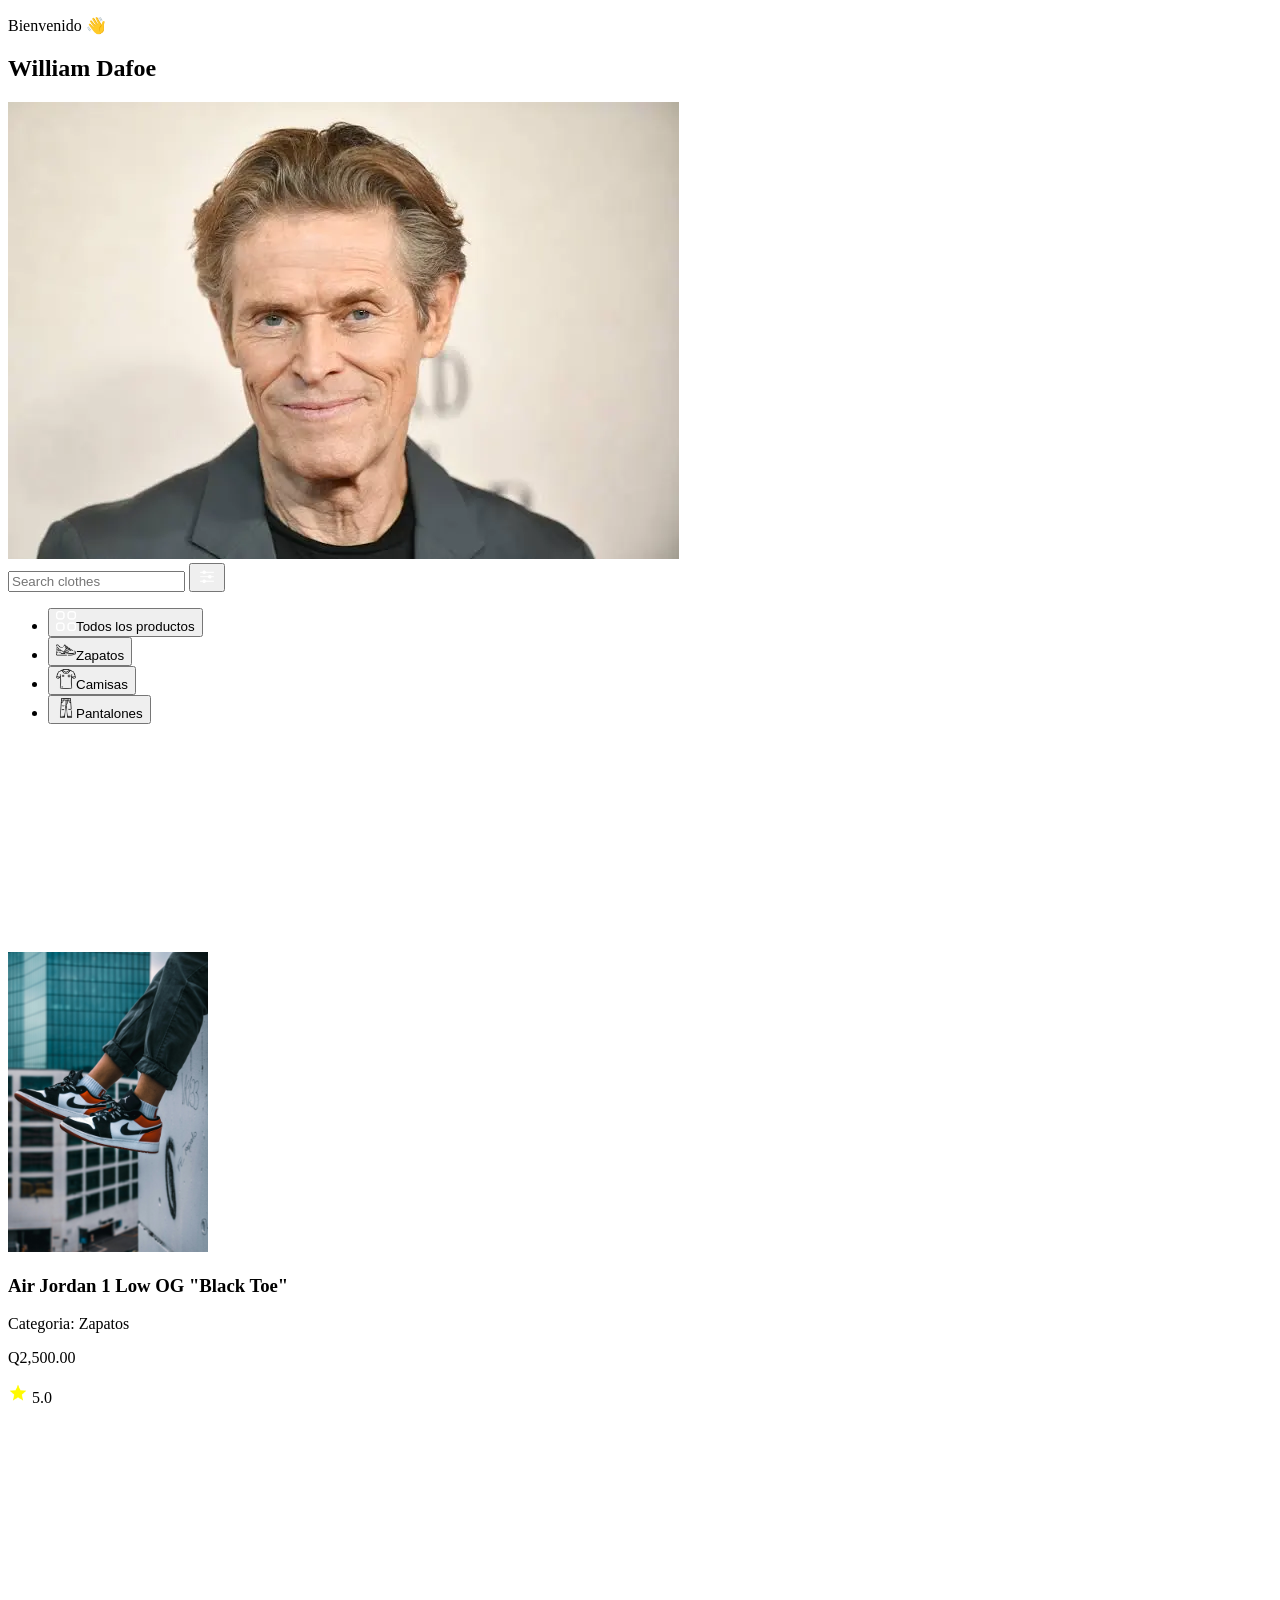
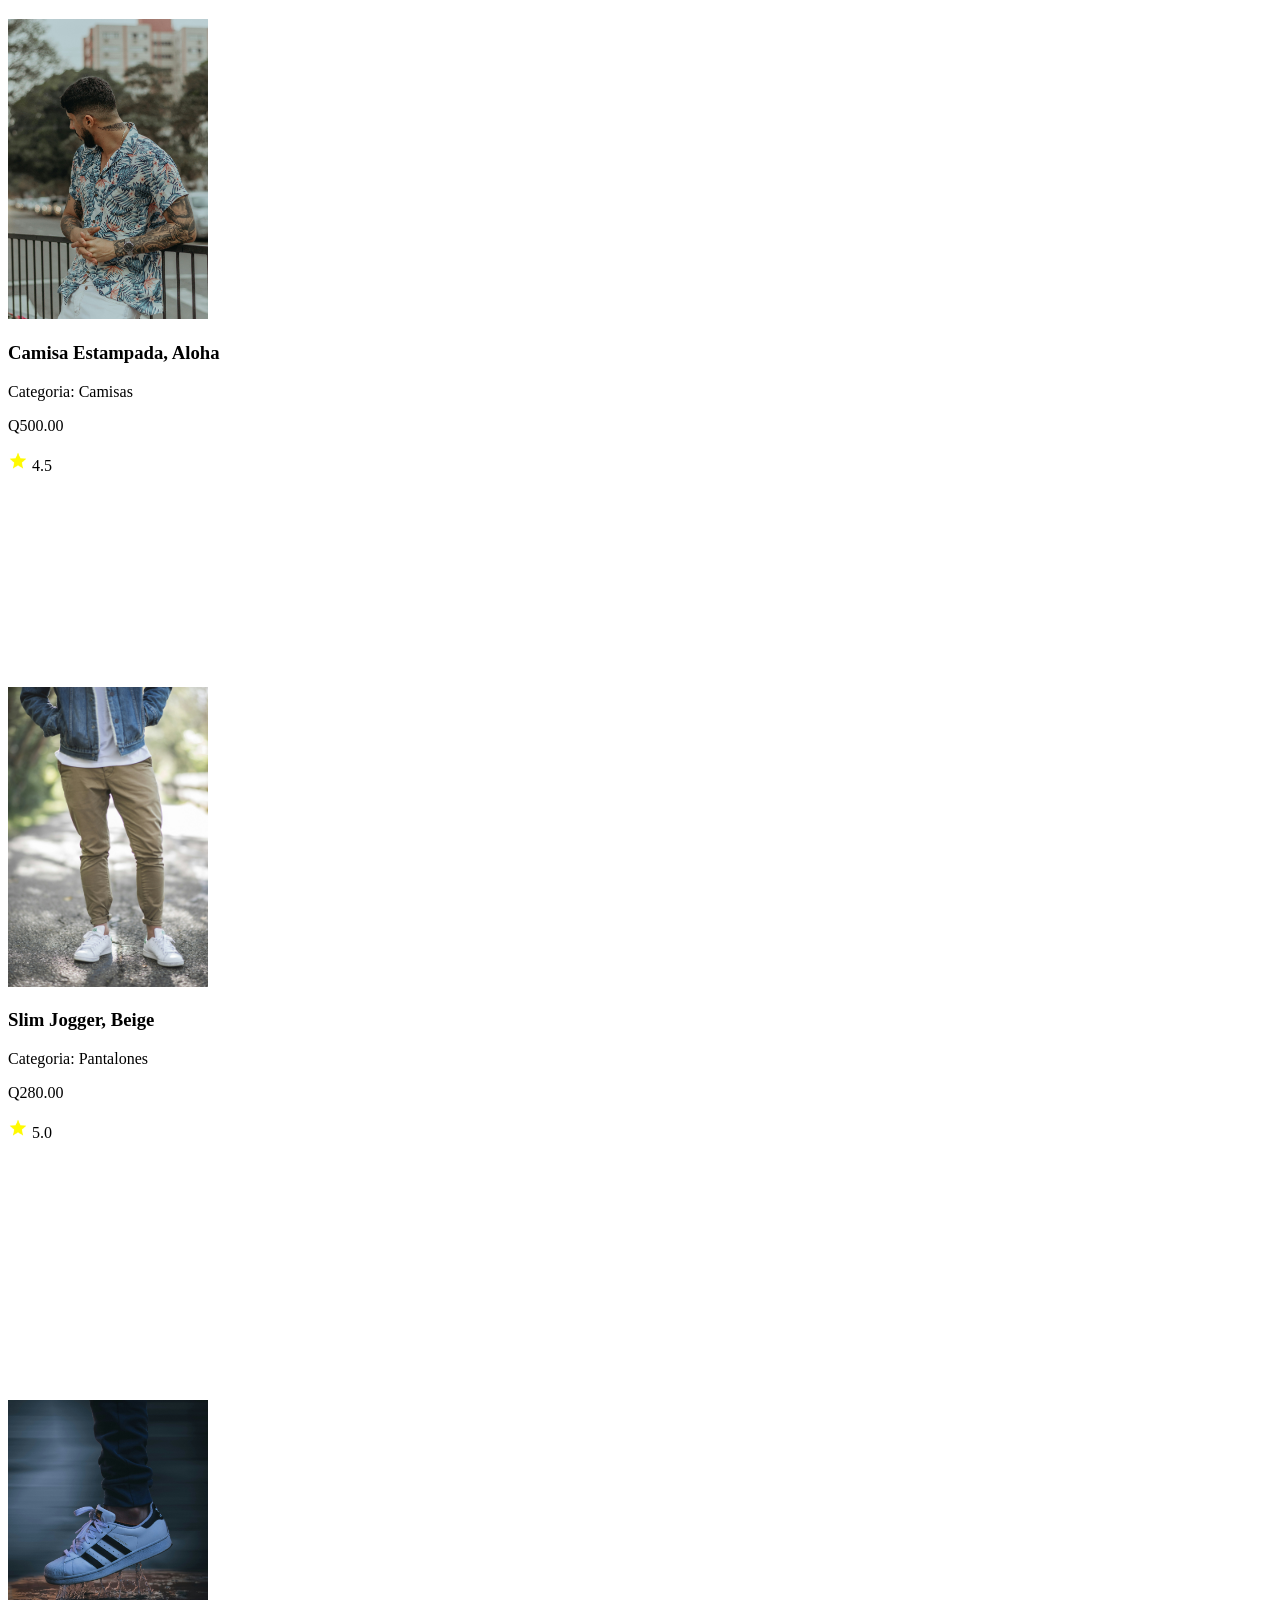
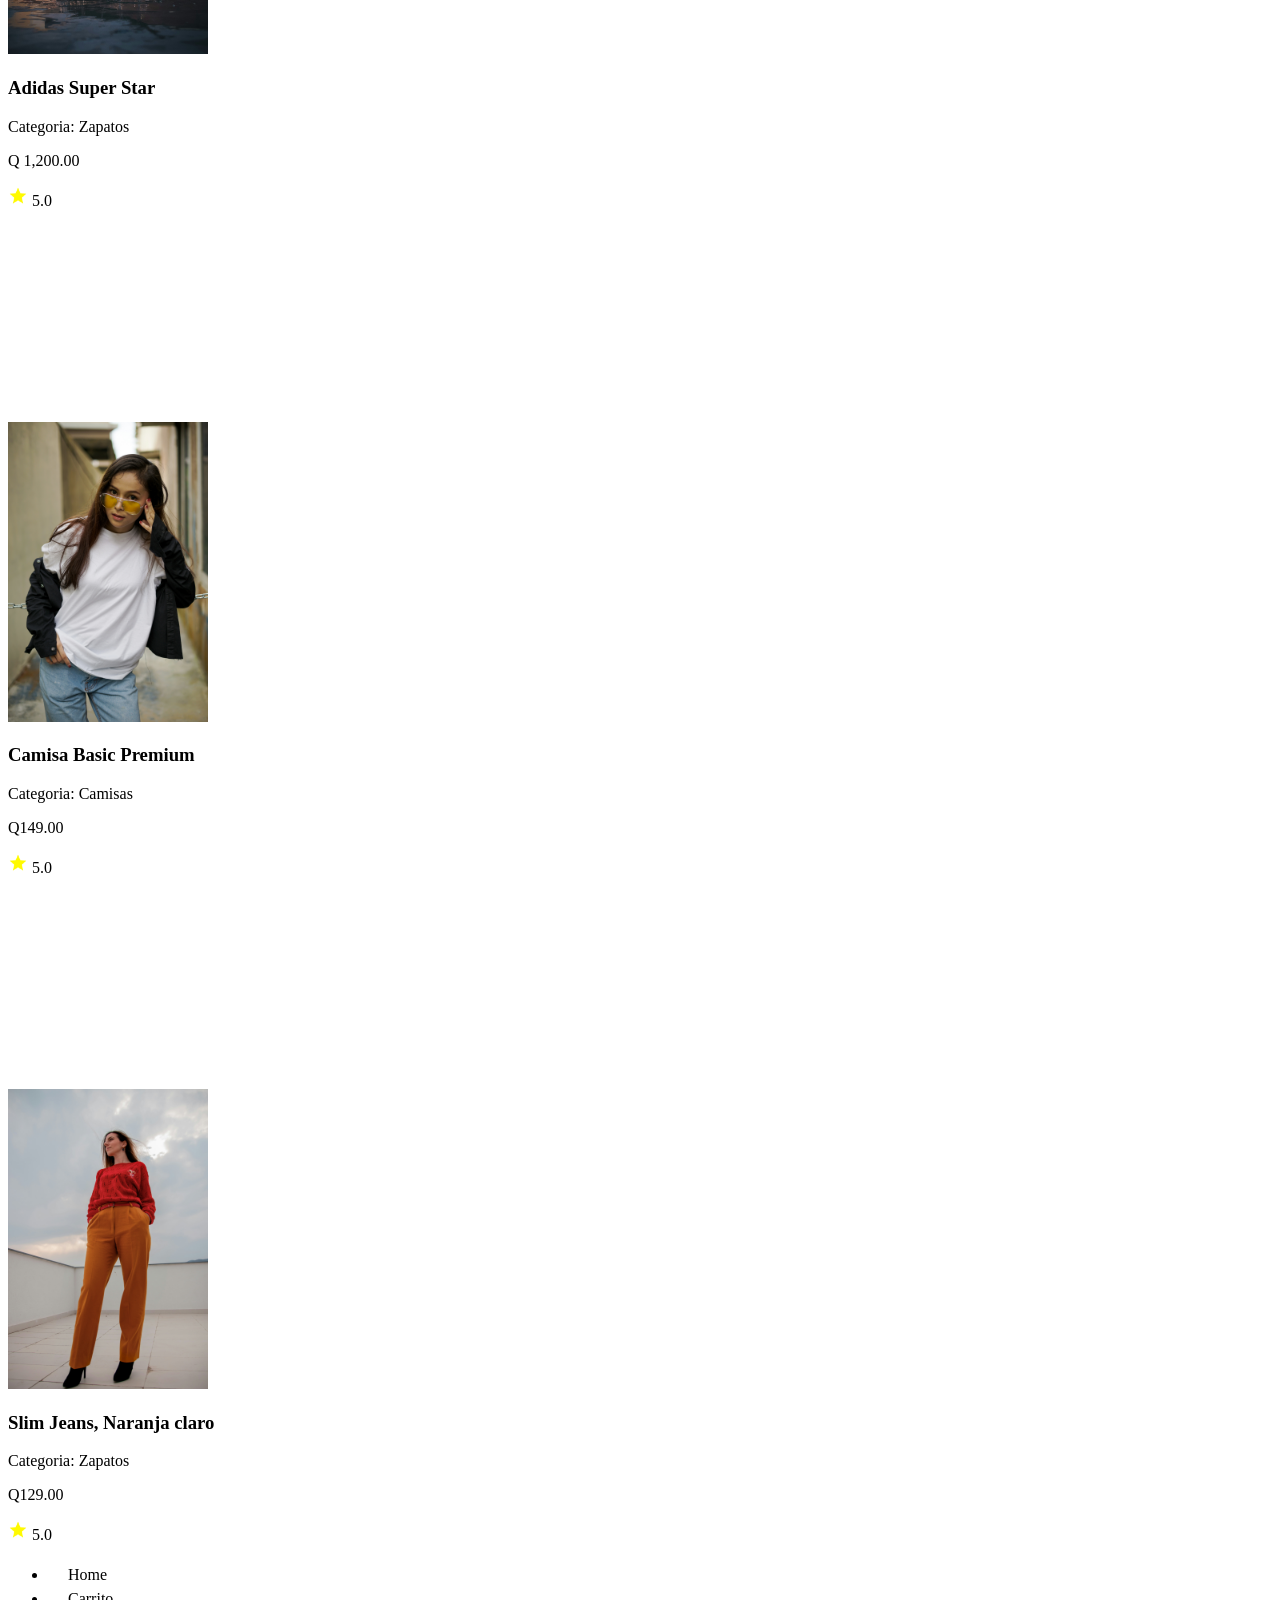
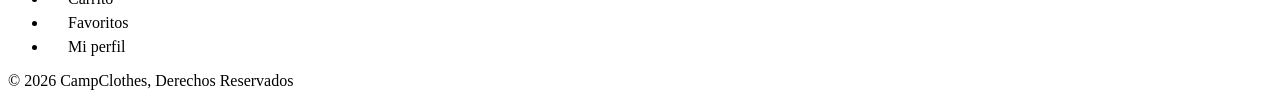
==== index.html @ 9f65f408 ":art: Style: Se agrego el estilo a las categorias en vista para moviles" ====
<!DOCTYPE html>
<html lang="en">
<head>
    <meta charset="UTF-8">
    <meta name="viewport" content="width=device-width, initial-scale=1.0">
    <title>CampClothes</title>
    <link rel="stylesheet" href="./css/Style.css">

</head>
<body>
    <header class = "encabezado">
       
        <section class="Usuario">
         <!--foto de usuario a la derecha, a la misma altura  un saludo de bienvenida y el nombre-->
            <div class="usuario-textos">
                 <p>Bienvenido 👋</p>
                <h1>William Dafoe</h1>
            </div>
          <!--foto de usuario a la derecha, a la misma altura  un saludo de bienvenida y el nombre-->
                <img src="./storage/img/FotoPerfil/williamDafoe.webp" alt="Foto de usuario">             
        </section>


    </header>

    <main>

        <section class="search"> <!--Barra de busqueda, -->
            <form class="form">
                <input type="search" name="q" placeholder = "Search clothes">
                <button><img src="./storage/img/Otros iconos/ajuste.png" width="20px"></button>
            </form>
        </section>

        <section class="categorias"><!--tarjetas de producttos, incluye un icono-->
            <ul>
                <li><button class="active"><img src="./storage/img/Categorias/boton-de-cuatro-cuadrados-redondeados.png" alt="Todos los productos" width="20px">Todos los productos</button></li>
                <li><button><img src="./storage/img/Categorias/zapatillas.png" alt="Zapatos" width="20px">Zapatos</button></li>
                <li><button><img src="./storage/img/Categorias/futbol.png" alt="camisas" width="20px">Camisas</button></li>
                <li><button><img src="./storage/img/Categorias/pantalones-rasgados.png" alt="pantalones" width="20px">Pantalones</button></li>
            </ul>
        </section>

        <section class="boton"></section>

        <!--Boton de favoritos, debe tener interaccion-->

        <section class="productos">  <!--debe mostrar el produco, imagen, boton de añadir a favoritos, titulo, categoria, precio y calificacion-->
            <article class="tarjeta1">
                <div class="visual">
                    <img src="./storage/img/Productos/Jordan 1.jpg" alt="Jordan" width = "200px">
                    <img src="./storage/img/Otros iconos/me-gusta.png" alt="favorito" widht="20px">
                </div>

                <div class = "informacion">
                    <h3>Air Jordan 1 Low OG "Black Toe"</h3>
                    <p>Categoria: Zapatos</p>
                </div>

                <div class="preciop">

                    <p>Q2,500.00</p>
                    <span><img src="./storage/img/Otros iconos/estrella.png" alt="Estrella" width="20px"> 5.0 </span>
      
                </div>
            </article>

            <article class="tarjeta2">
                <div class="visual">
                    <img src="./storage/img/Productos/Camisa Estampada .jpg" alt="Camisa Estampada" width = "200px">
                    <img src="./storage/img/Otros iconos/me-gusta.png" alt="favorito" widht="20px">
                </div>

                <div class = "informacion">
                    <h3>Camisa Estampada, Aloha</h3>
                    <p>Categoria: Camisas </p>
                </div>

                <div class="preciop">

                    <p>Q500.00</p>
                    <span><img src="./storage/img/Otros iconos/estrella.png" alt="Estrella" width="20px"> 4.5 </span>
      
                </div>
            </article>

            <article class="tarjeta3">
                <div class="visual">
                    <img src="./storage/img/Productos/Pantalones chinos.jpg" alt="Jogger" width = "200px">
                    <img src="./storage/img/Otros iconos/me-gusta.png" alt="favorito" widht="20px">
                </div>

                <div class = "informacion">
                    <h3>Slim Jogger, Beige</h3>
                    <p>Categoria: Pantalones</p>
                </div>

                <div class="preciop">

                    <p>Q280.00</p>
                    <span><img src="./storage/img/Otros iconos/estrella.png" alt="Estrella" width="20px"> 5.0 </span>
      
                </div>
            </article>
           
            <article class="tarjeta4">
                <div class="visual">
                    <img src="./storage/img/Productos/Super Star.jpg" alt="Adidas" width = "200px">
                    <img src="./storage/img/Otros iconos/me-gusta.png" alt="favorito" widht="20px">
                </div>

                <div class = "informacion">
                    <h3>Adidas Super Star</h3>
                    <p>Categoria: Zapatos</p>
                </div>

                <div class="preciop">

                    <p>Q 1,200.00</p>
                    <span><img src="./storage/img/Otros iconos/estrella.png" alt="Estrella" width="20px"> 5.0 </span>
      
                </div>
            </article>

            <article class="tarjeta5">
                <div class="visual">
                    <img src="./storage/img/Productos/camisa blanca .jpg" alt="Camisa" width = "200px">
                    <img src="./storage/img/Otros iconos/me-gusta.png" alt="favorito" widht="20px">
                </div>

                <div class = "informacion">
                    <h3>Camisa Basic Premium</h3>
                    <p>Categoria: Camisas</p>
                </div>

                <div class="preciop">

                    <p>Q149.00</p>
                    <span><img src="./storage/img/Otros iconos/estrella.png" alt="Estrella" width="20px"> 5.0 </span>
      
                </div>
            </article>

            <article class="tarjeta6">
                <div class="visual">
                    <img src="./storage/img/Productos/Pantalon naranja .jpg" alt="slim" width = "200px">
                    <img src="./storage/img/Otros iconos/me-gusta.png" alt="favorito" widht="20px">
                </div>

                <div class = "informacion">
                    <h3>Slim Jeans, Naranja claro </h3>
                    <p>Categoria: Zapatos</p>
                </div>

                <div class="preciop">

                    <p>Q129.00</p>
                    <span><img src="./storage/img/Otros iconos/estrella.png" alt="Estrella" width="20px"> 5.0 </span>
      
                </div>
            </article>
        </section>

        <nav class = "barraNavegacion"> <!--menu movil con las opciones de inicio, carrito de compras favortitos y usuario, dependiendo de la plataforma se debe modificar y adecuar al tamaño -->
            <ul class = "menu"> 
                <li><img src="./storage/img/Barra_navegacion/casa.png" alt ="Home" width="20px"><span>Home</span></li>
                <li><img src="./storage/img/Barra_navegacion/bolsa-de-la-compra.png" alt="Carrito" width="20px"><span>Carrito</span></li>
                <li><img src="./storage/img/Barra_navegacion/corazon.png" alt="Favoritos" width="20px"><span>Favoritos</span></li>
                <li><img src="./storage/img/Barra_navegacion/usuario.png" alt="Perfil" width="20px"><span>Mi perfil</span></li>
            </ul>
        </nav>


    </main>
    <footer class="footer">
        <p>© 2026 CampClothes, Derechos Reservados</p>
    </footer>
</body>
</html>
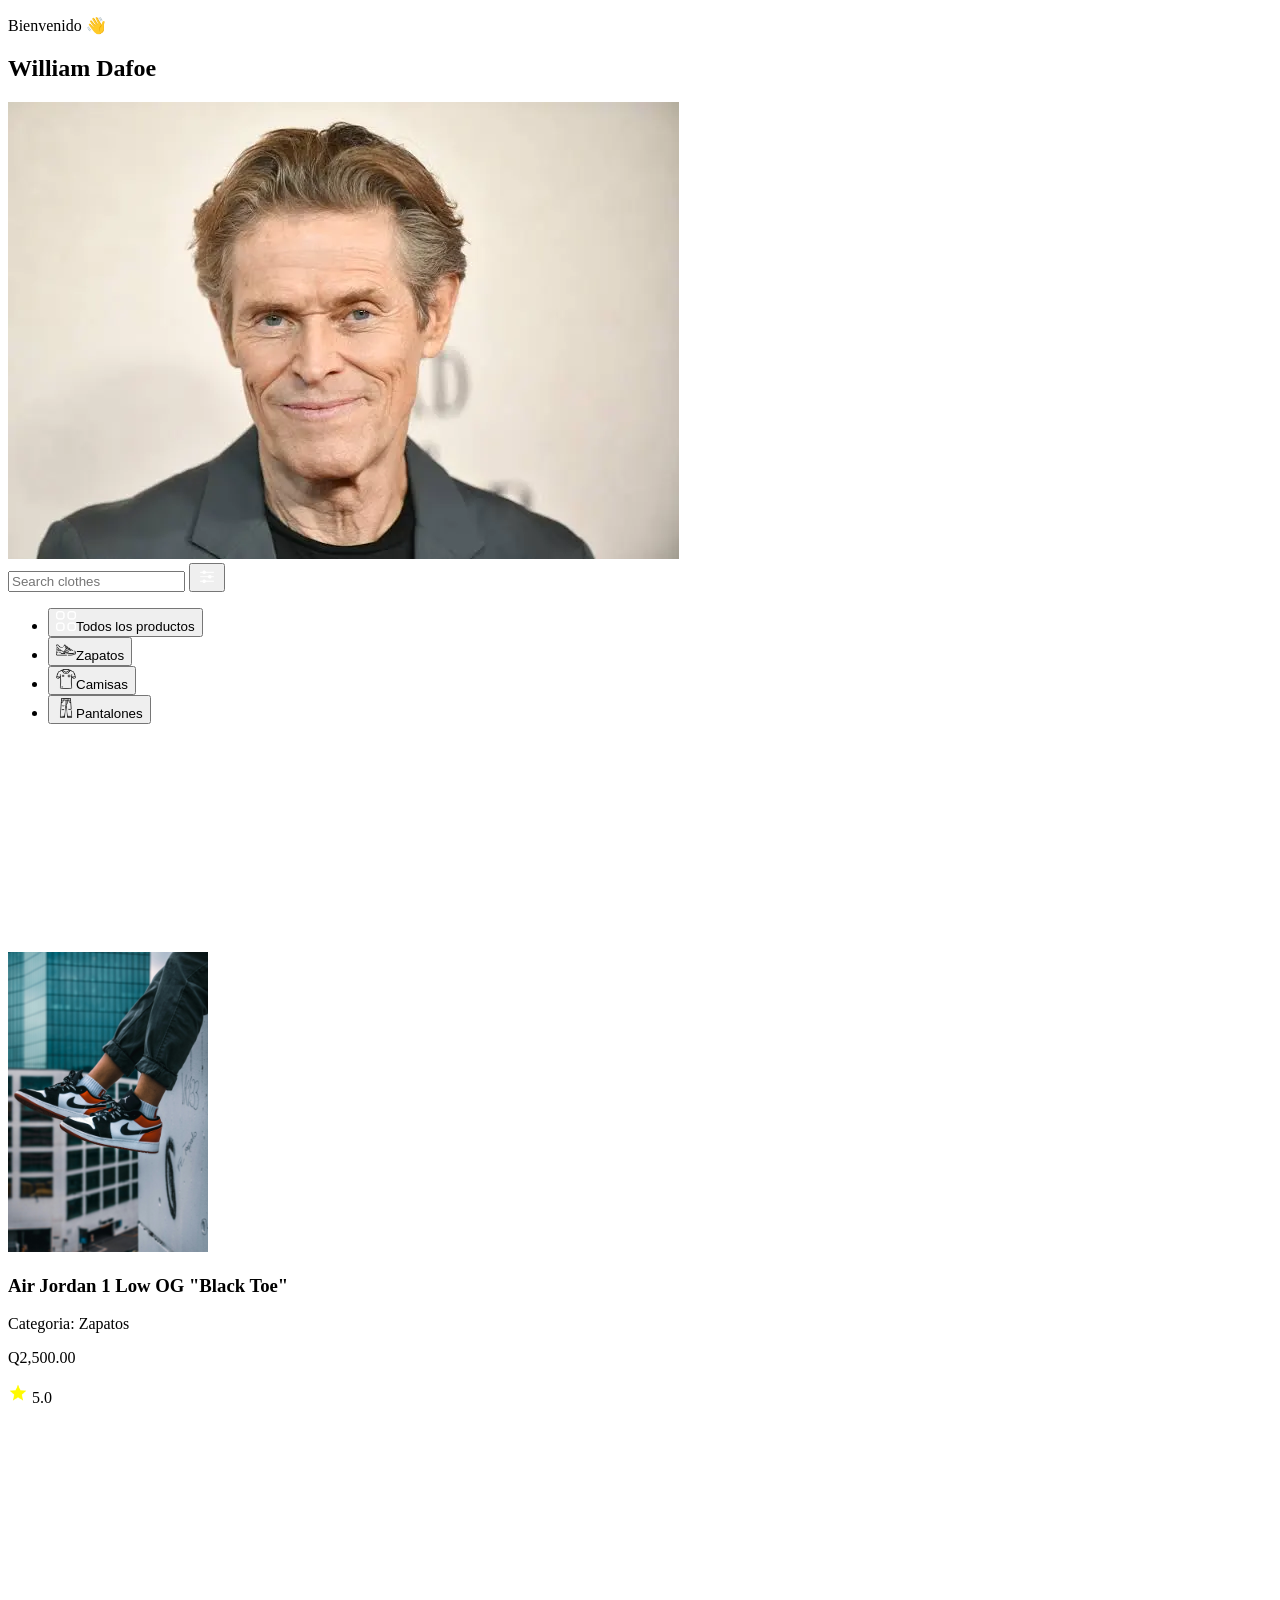
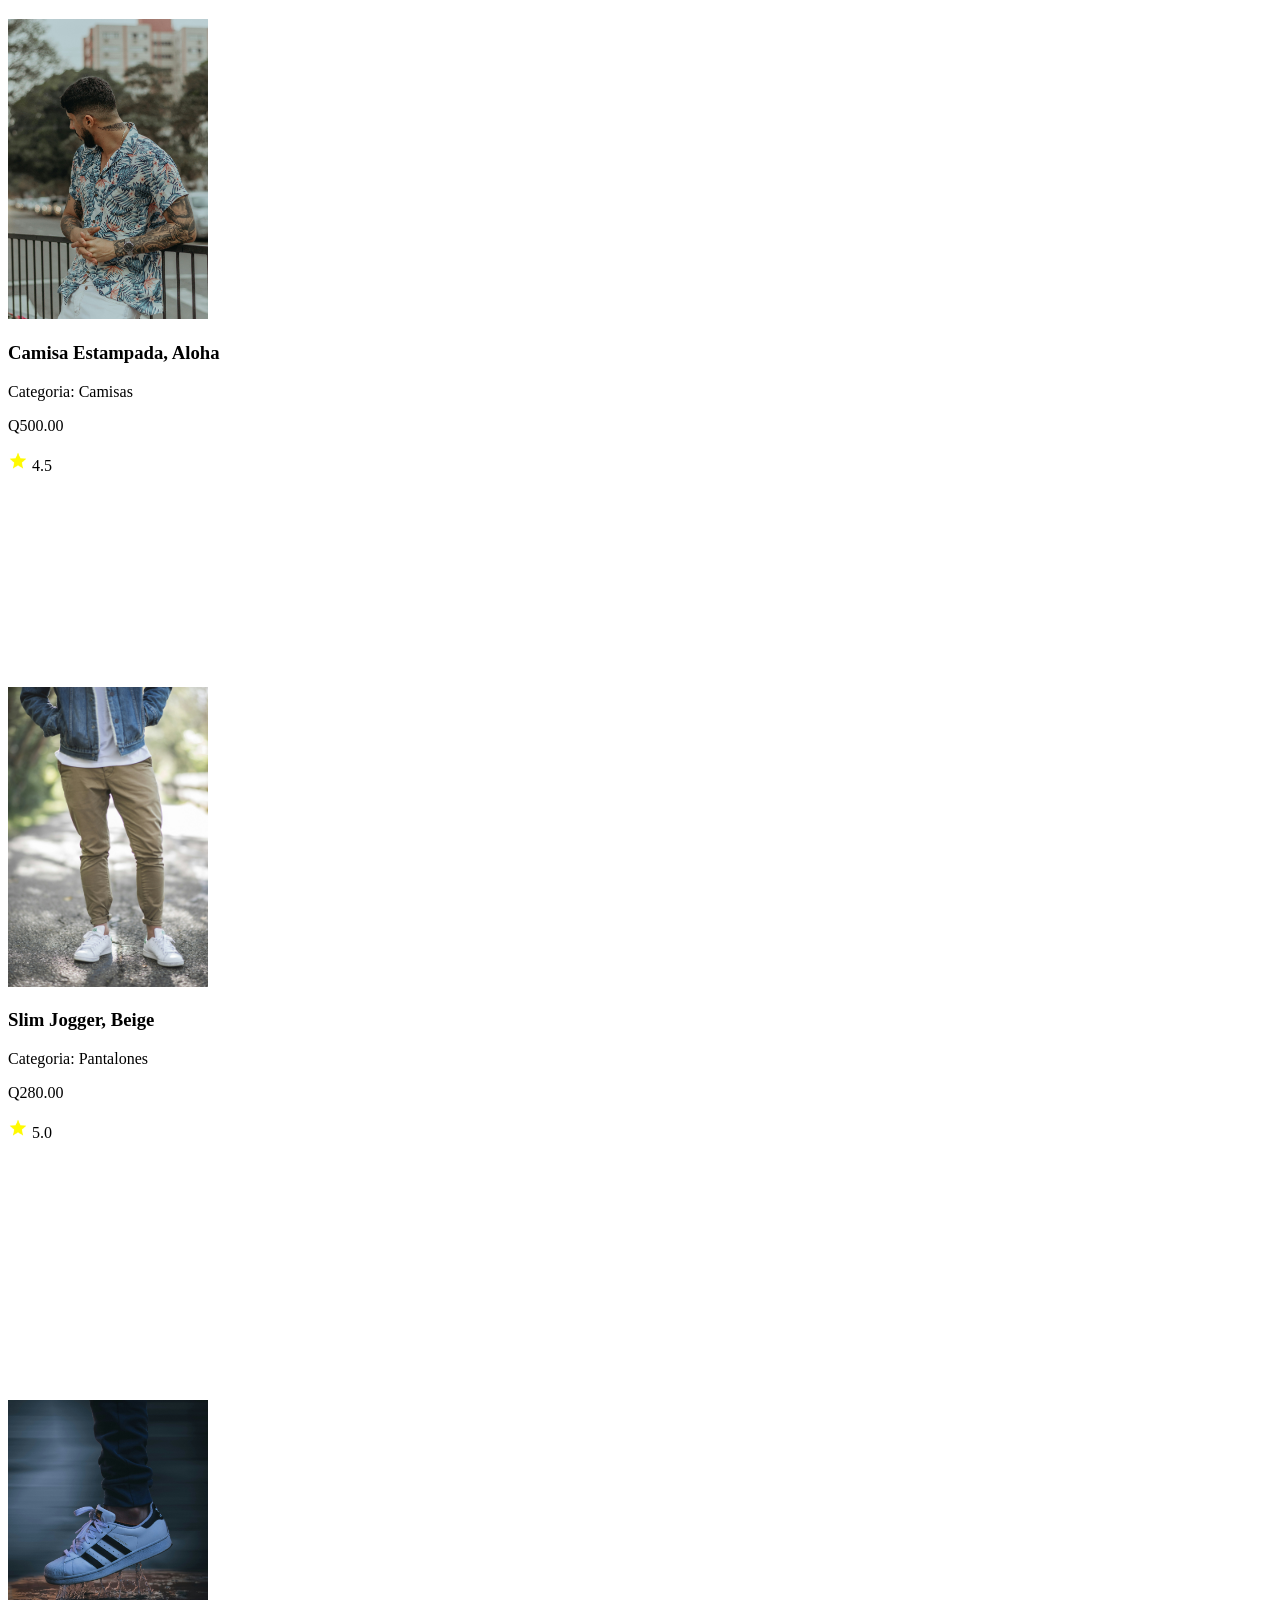
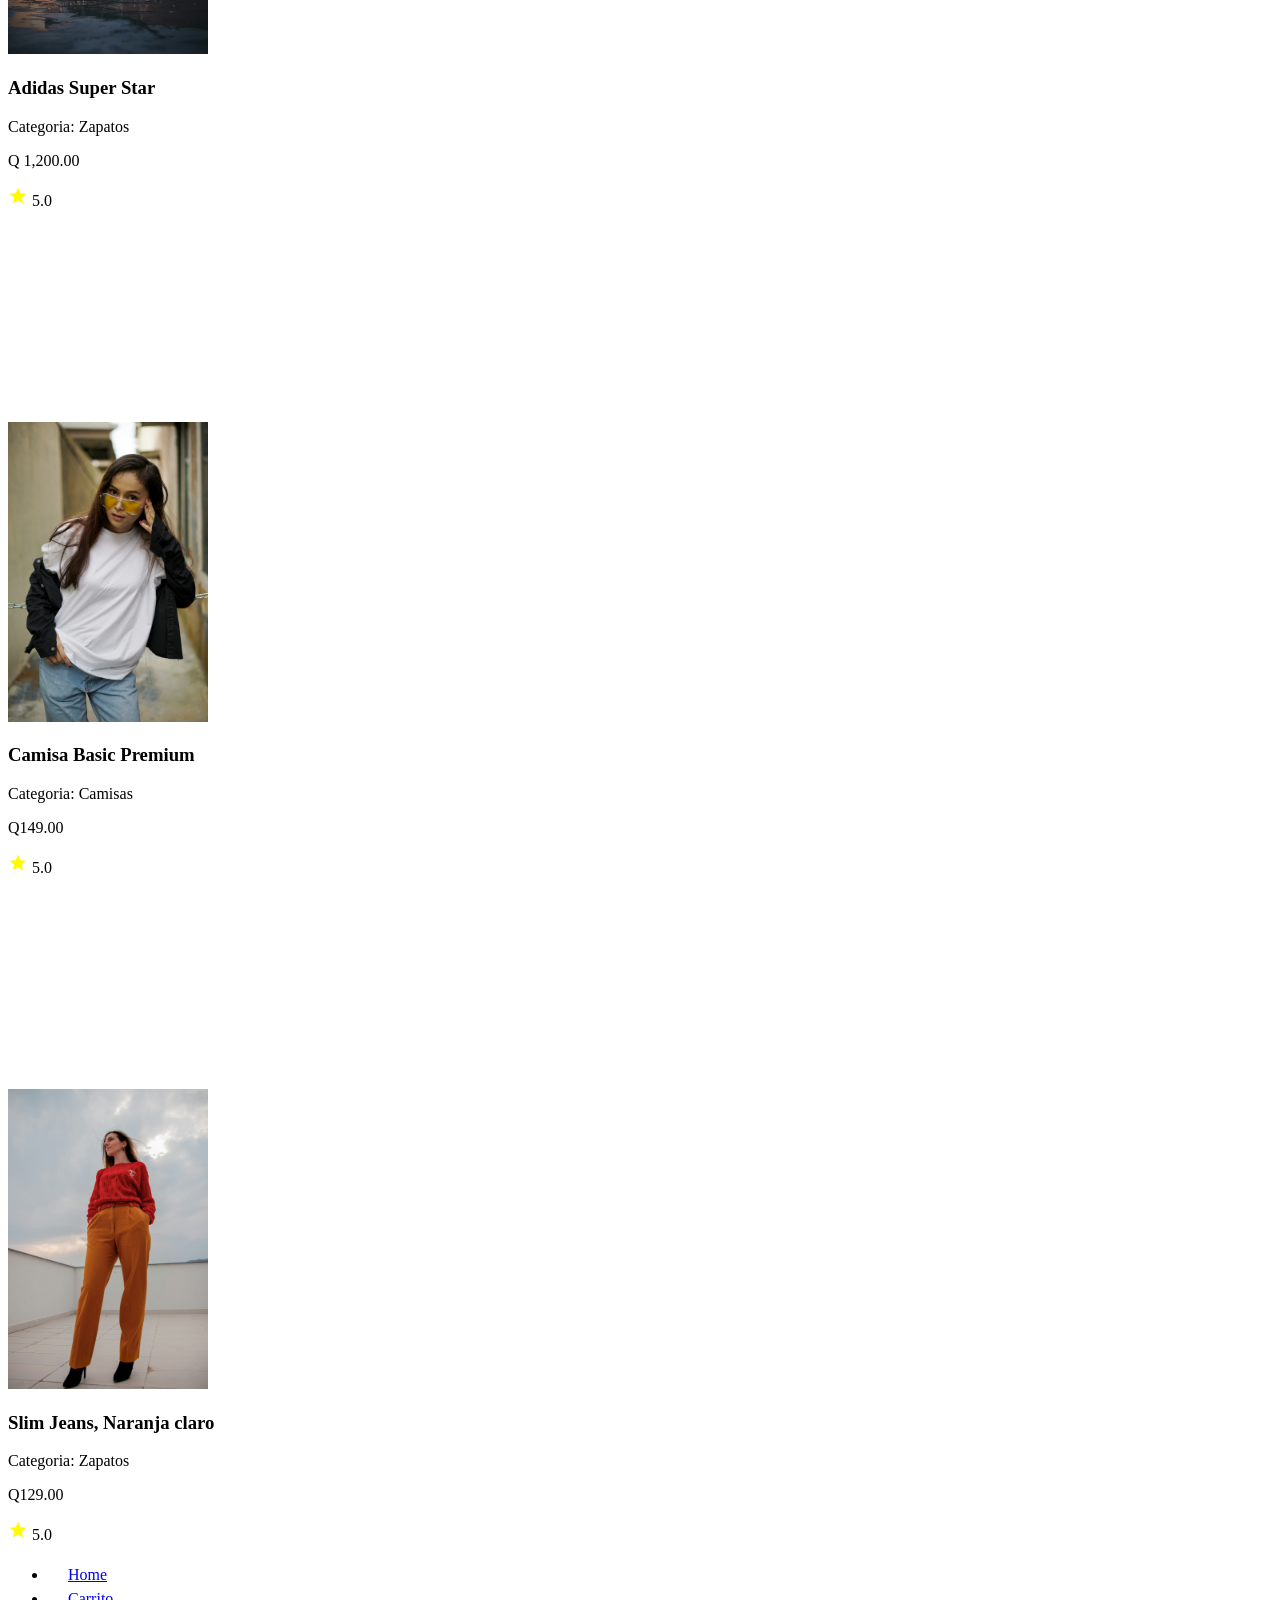
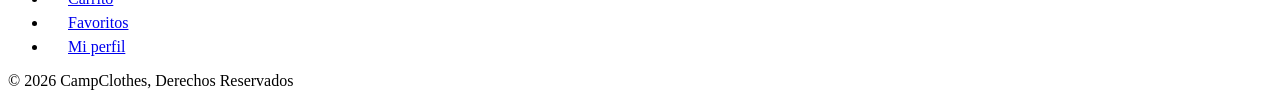
==== commit 82431d46: ":art: Style: Se agregaron detalles visuales" ====
--- a/index.html
+++ b/index.html
@@ -8,7 +8,7 @@
 
 </head>
 <body>
-    <header class = "encabezado">
+    <header class = "encabezado" id="inicio">
        
         <section class="Usuario">
          <!--foto de usuario a la derecha, a la misma altura  un saludo de bienvenida y el nombre-->
@@ -163,10 +163,10 @@
 
         <nav class = "barraNavegacion"> <!--menu movil con las opciones de inicio, carrito de compras favortitos y usuario, dependiendo de la plataforma se debe modificar y adecuar al tamaño -->
             <ul class = "menu"> 
-                <li><img src="./storage/img/Barra_navegacion/casa.png" alt ="Home" width="20px"><span>Home</span></li>
-                <li><img src="./storage/img/Barra_navegacion/bolsa-de-la-compra.png" alt="Carrito" width="20px"><span>Carrito</span></li>
-                <li><img src="./storage/img/Barra_navegacion/corazon.png" alt="Favoritos" width="20px"><span>Favoritos</span></li>
-                <li><img src="./storage/img/Barra_navegacion/usuario.png" alt="Perfil" width="20px"><span>Mi perfil</span></li>
+                <li><a href="#inicio"><img src="./storage/img/Barra_navegacion/casa.png" alt ="Home" width="20px"><span>Home</span></a></li>
+                <li><a href="#"><img src="./storage/img/Barra_navegacion/bolsa-de-la-compra.png" alt="Carrito" width="20px"><span>Carrito</span></a></li>
+                <li><a href="#"><img src="./storage/img/Barra_navegacion/corazon.png" alt="Favoritos" width="20px"><span>Favoritos</span></a></li>
+                <li><a href="#"><img src="./storage/img/Barra_navegacion/usuario.png" alt="Perfil" width="20px"><span>Mi perfil</span></a></li>
             </ul>
         </nav>
 
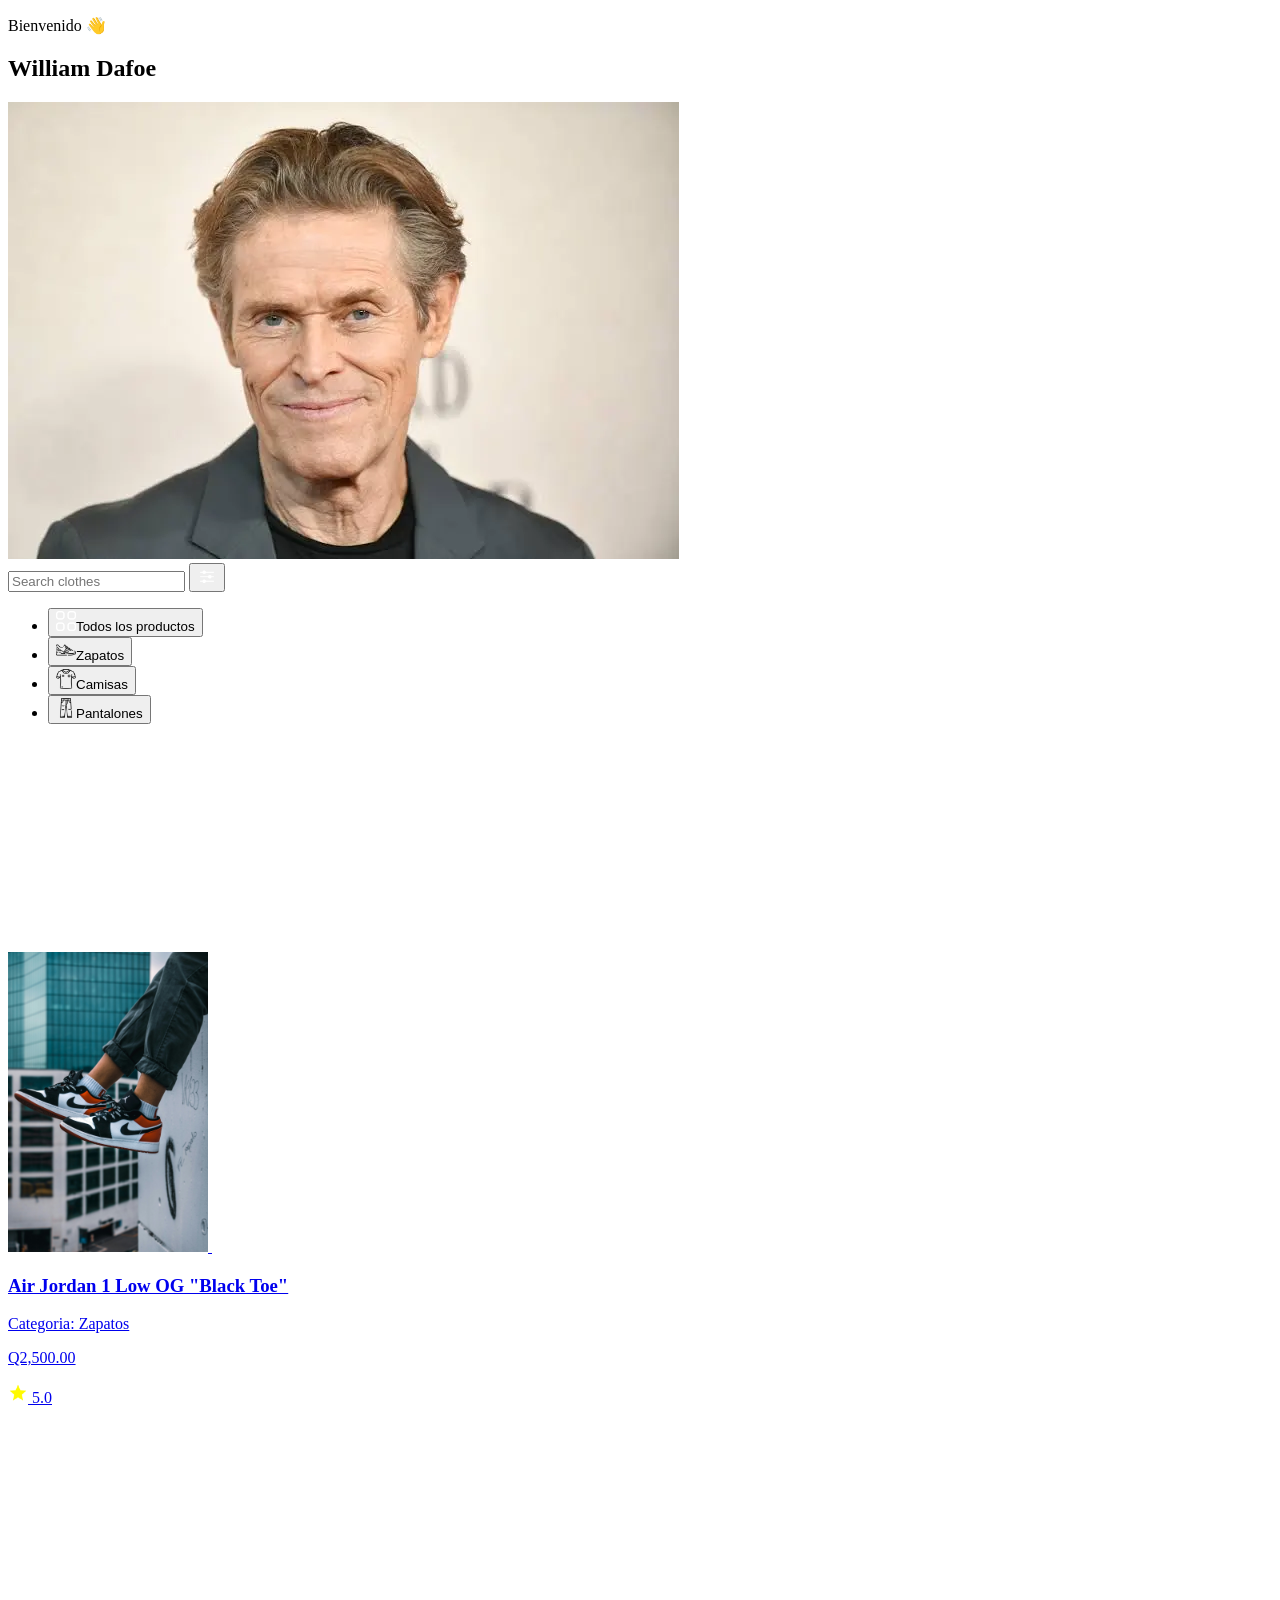
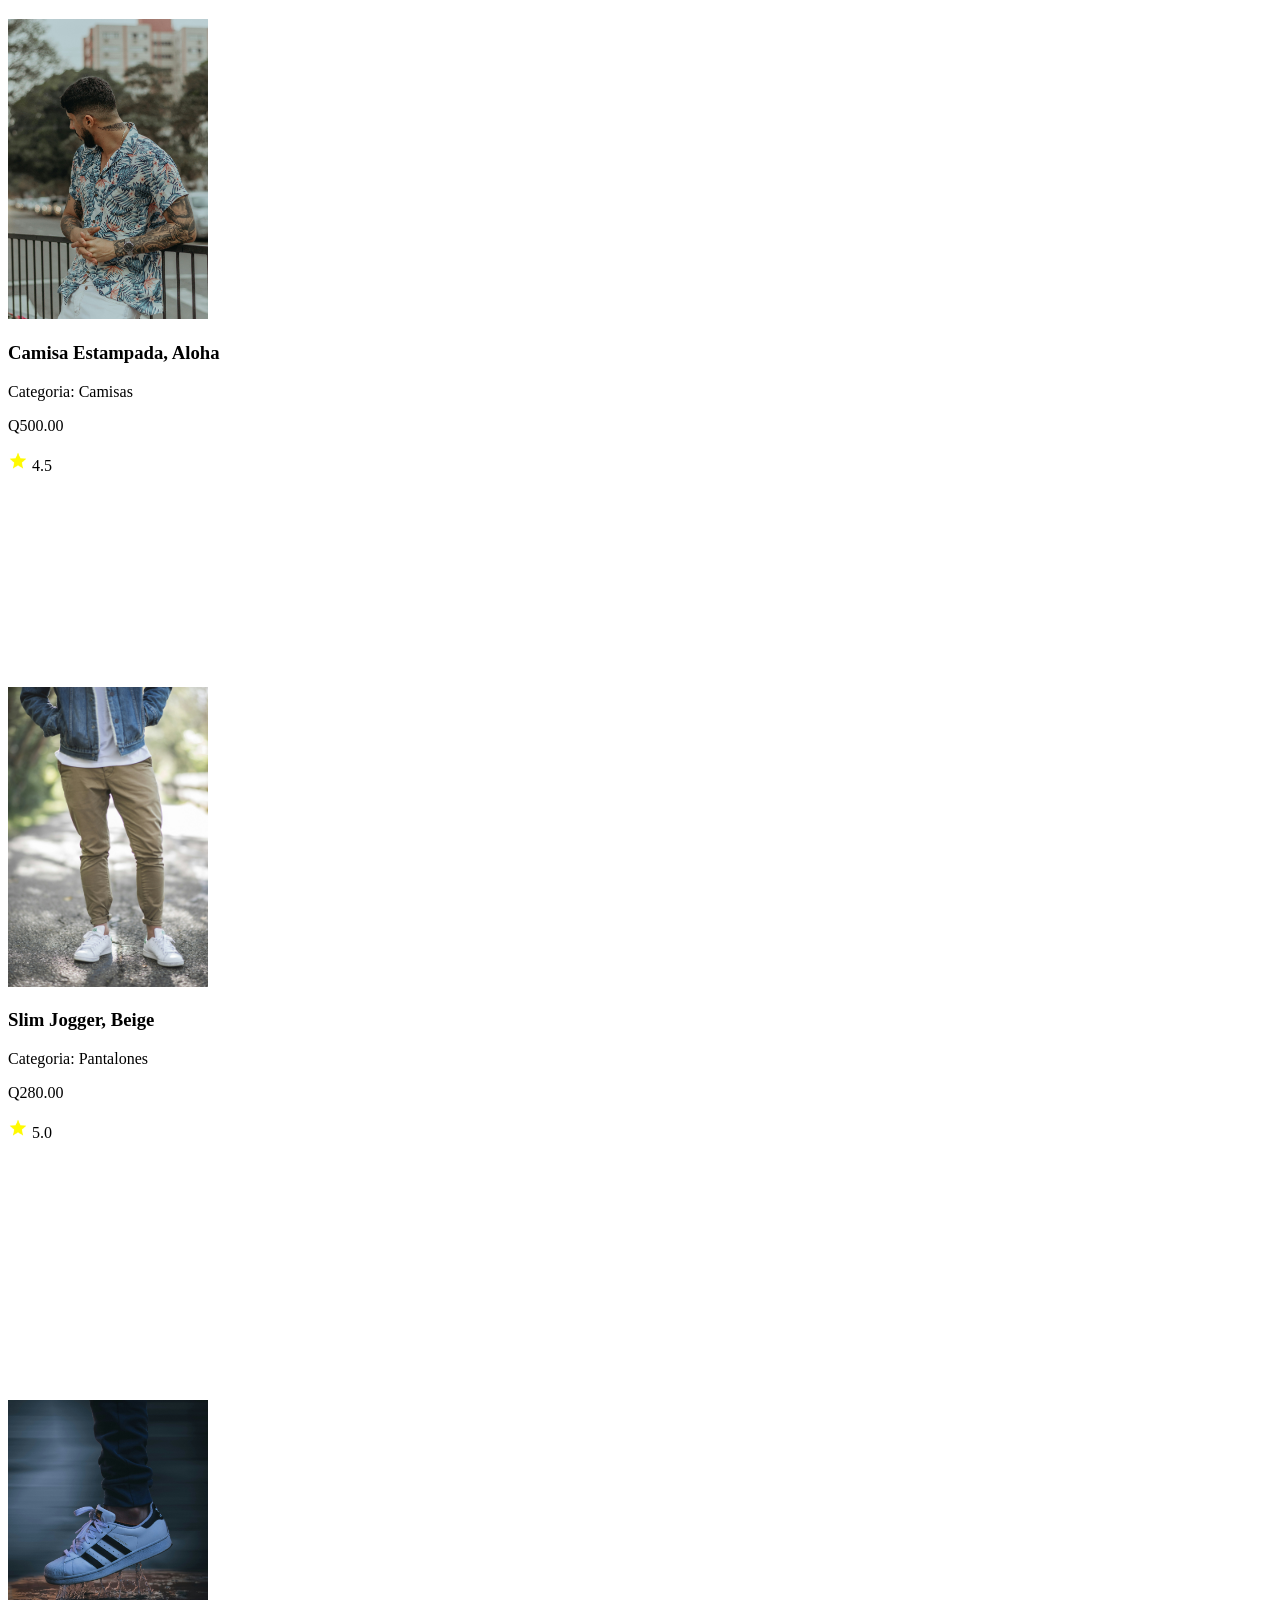
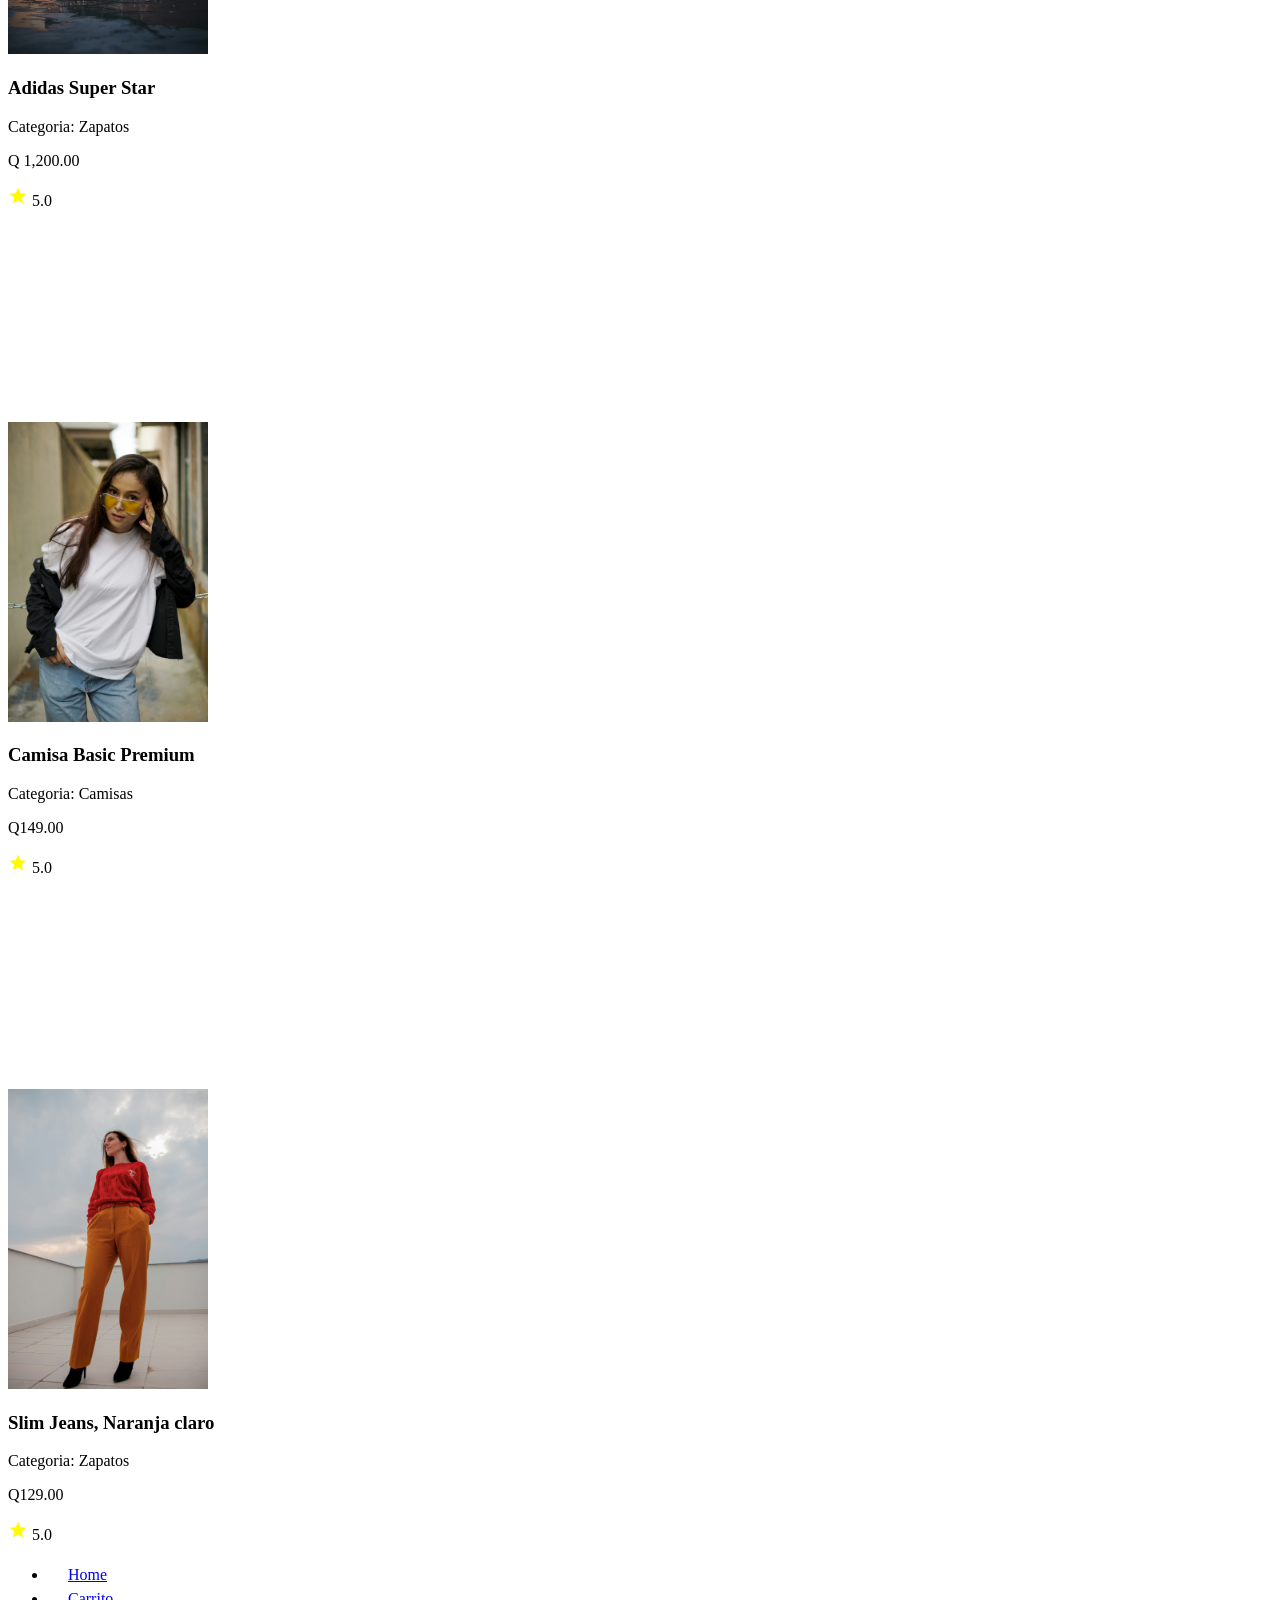
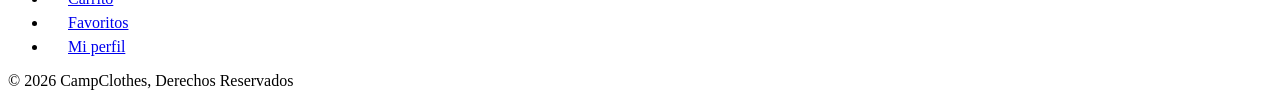
==== commit 58686491: "✨ feat: Se realizaron los enlaces respectivos entre los archivos" ====
--- a/index.html
+++ b/index.html
@@ -47,9 +47,10 @@
 
         <section class="productos">  <!--debe mostrar el produco, imagen, boton de añadir a favoritos, titulo, categoria, precio y calificacion-->
             <article class="tarjeta1">
+                <a href="./views/detail.html">
                 <div class="visual">
                     <img src="./storage/img/Productos/Jordan 1.jpg" alt="Jordan" width = "200px">
-                    <img src="./storage/img/Otros iconos/me-gusta.png" alt="favorito" widht="20px">
+                    <img src="./storage/img/Otros iconos/me-gusta (1).png" alt="favorito" widht="20px">
                 </div>
 
                 <div class = "informacion">
@@ -63,6 +64,7 @@
                     <span><img src="./storage/img/Otros iconos/estrella.png" alt="Estrella" width="20px"> 5.0 </span>
       
                 </div>
+                </a>
             </article>
 
             <article class="tarjeta2">
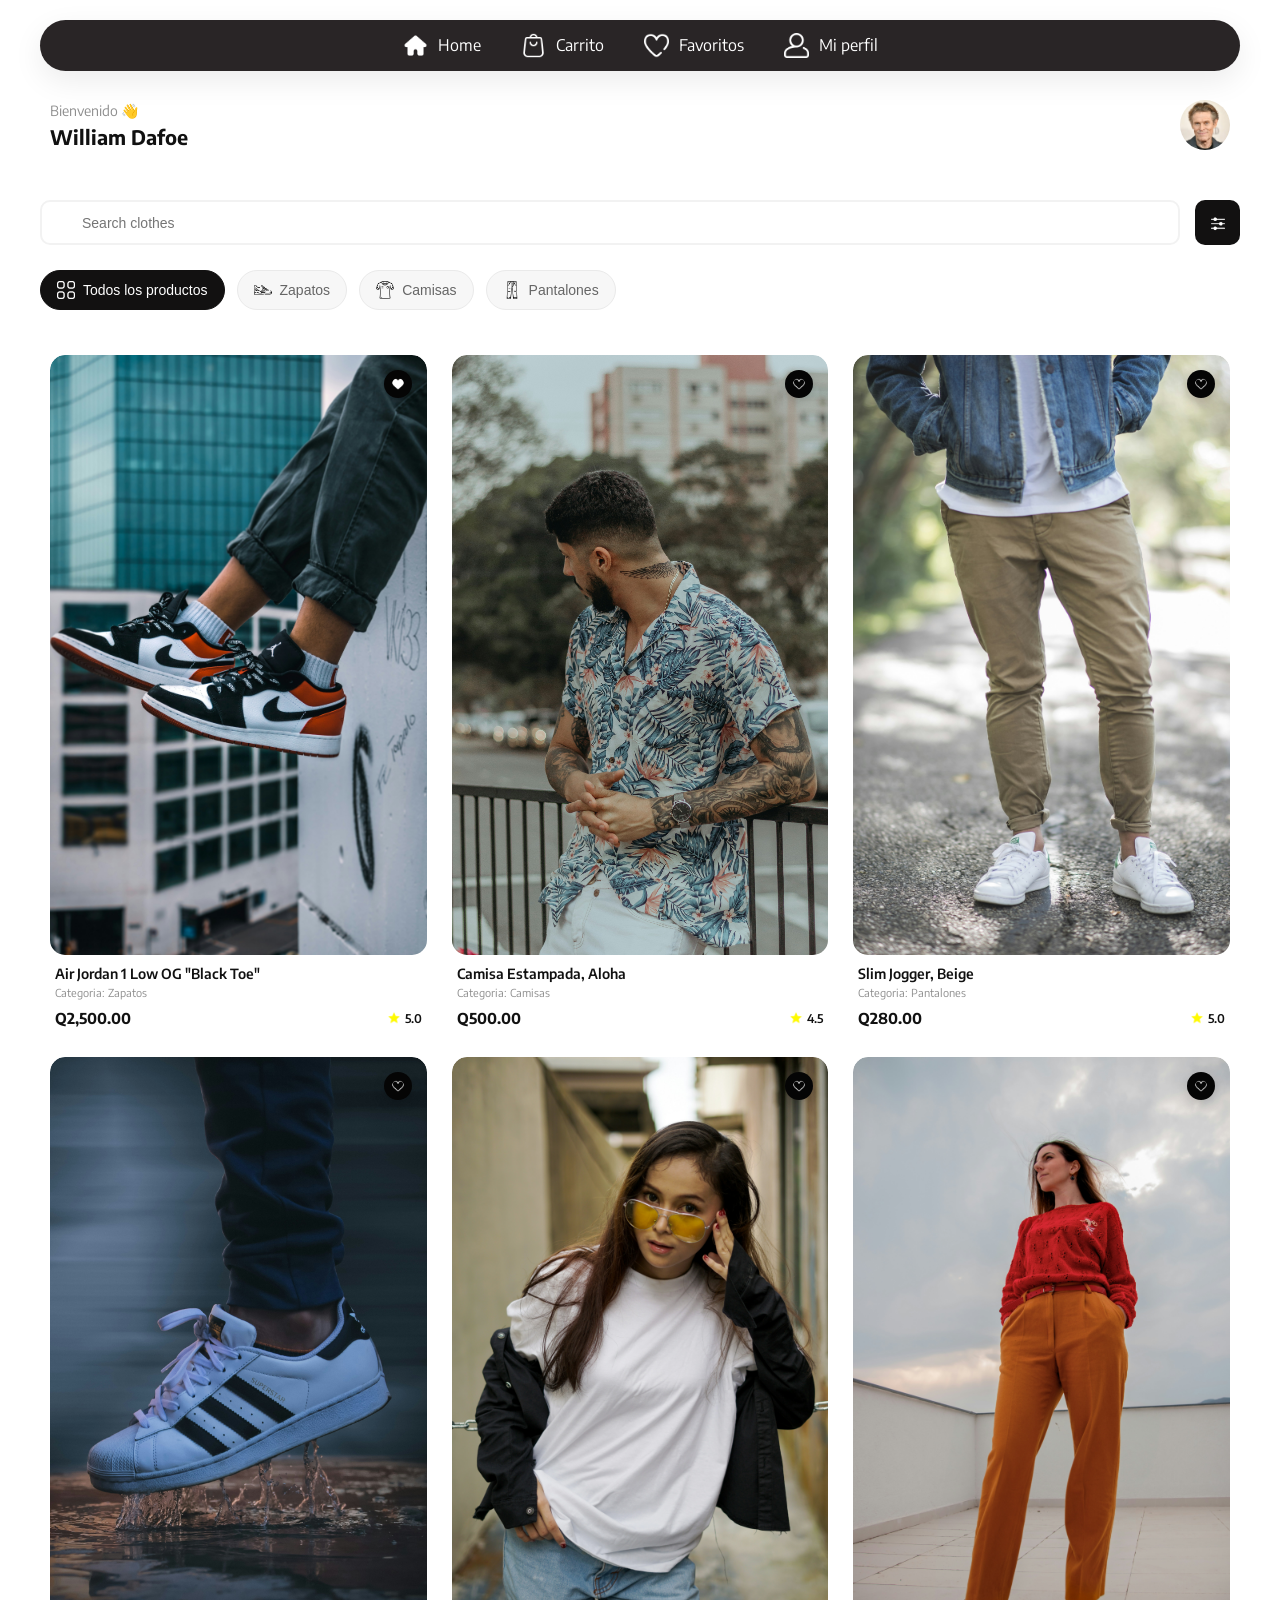
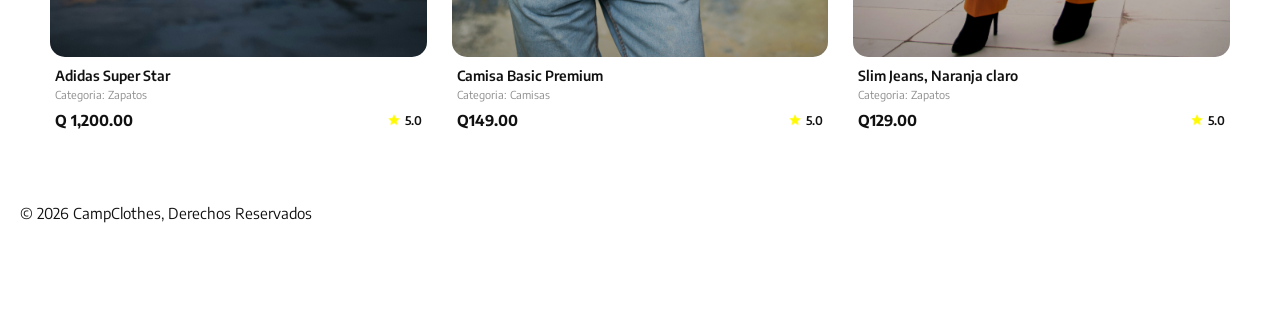
==== commit c81047a5: ":bug: Fix: se corrigo la ruta de css en archivo index.html" ====
--- a/index.html
+++ b/index.html
@@ -4,7 +4,7 @@
     <meta charset="UTF-8">
     <meta name="viewport" content="width=device-width, initial-scale=1.0">
     <title>CampClothes</title>
-    <link rel="stylesheet" href="./css/Style.css">
+    <link rel="stylesheet" href="./css/style.css">
 
 </head>
 <body>
@@ -166,7 +166,7 @@
         <nav class = "barraNavegacion"> <!--menu movil con las opciones de inicio, carrito de compras favortitos y usuario, dependiendo de la plataforma se debe modificar y adecuar al tamaño -->
             <ul class = "menu"> 
                 <li><a href="#inicio"><img src="./storage/img/Barra_navegacion/casa.png" alt ="Home" width="20px"><span>Home</span></a></li>
-                <li><a href="#"><img src="./storage/img/Barra_navegacion/bolsa-de-la-compra.png" alt="Carrito" width="20px"><span>Carrito</span></a></li>
+                <li><a href="./views/Checkout.html"><img src="./storage/img/Barra_navegacion/bolsa-de-la-compra.png" alt="Carrito" width="20px"><span>Carrito</span></a></li>
                 <li><a href="#"><img src="./storage/img/Barra_navegacion/corazon.png" alt="Favoritos" width="20px"><span>Favoritos</span></a></li>
                 <li><a href="#"><img src="./storage/img/Barra_navegacion/usuario.png" alt="Perfil" width="20px"><span>Mi perfil</span></a></li>
             </ul>
@@ -178,4 +178,4 @@
         <p>© 2026 CampClothes, Derechos Reservados</p>
     </footer>
 </body>
-</html>+</html>
--- a/css/style.css
+++ b/css/style.css
@@ -0,0 +1,457 @@
+/* Restablecimiento general de márgenes y modelo de caja */
+* { 
+    margin: 0; /* Elimina los márgenes predeterminados de todos los elementos */
+    padding: 0; /* Elimina el relleno predeterminado de todos los elementos */
+    box-sizing: border-box; /* Incluye el padding y el border en el ancho total del elemento */
+}
+
+/* Importación de tipografía local */
+@font-face {
+    font-family: "Encode"; /* Define el nombre de la familia tipográfica personalizada */
+    src: url(../storage/font/EncodeSans-VariableFont_wdth\,wght.ttf); /* Especifica la ruta del archivo de la fuente */
+}
+
+/* Estilos globales del cuerpo de la página */
+body {
+    background-color: white; /* Establece el color de fondo de la página en blanco */
+    color: #121111; /* Define el color principal del texto en un tono negro sutil */
+    font-family: "Encode", sans-serif; /* Aplica la fuente personalizada o una genérica sin serifa */
+    padding-bottom: 90px; /* Añade un espacio inferior para evitar que el menú flotante tape el contenido */
+    box-sizing: border-box; /* Aplica el modelo de caja de tamaño completo al cuerpo */
+}
+
+/* ==========================================
+   1. ESTILOS PARA CELULAR
+   ========================================== */
+
+/* Contenedor general de navegación */
+nav {
+    background-color: transparent; /* Hace que el fondo del contenedor nav sea invisible */
+    width: 100%; /* Expande el elemento a todo el ancho disponible */
+    z-index: 100; /* Posiciona el elemento por encima de otros elementos en el eje Z */
+}
+
+/* Barra flotante fija inferior para dispositivos móviles */
+nav.barraNavegacion {
+    display: flex; /* Activa el modelo de caja flexible para alinear los elementos internos */
+    position: fixed; /* Mantiene la barra fija en la pantalla durante el desplazamiento */
+    bottom: 20px; /* Separa la barra 20 píxeles del borde inferior de la pantalla */
+    justify-content: center; /* Distribuye los elementos en el centro del eje horizontal */
+    align-items: center; /* Alinea los elementos en el centro del eje vertical */
+    padding: 0.8rem 2rem; /* Añade relleno interno arriba/abajo (0.8rem) y a los lados (2rem) */
+    width: 85%; /* Define el ancho de la barra en un 85% de la pantalla */
+    max-width: 1200px; /* Restringe el ancho máximo de la barra a 1200 píxeles */
+    margin: 0; /* Remueve los márgenes alrededor del contenedor */
+    left: 50%; /* Posiciona el borde izquierdo justo en la mitad de la pantalla */
+    transform: translateX(-50%); /* Desplaza la barra hacia la izquierda para centrarla perfectamente */
+    border-radius: 50px; /* Redondea los bordes externos de la barra dándole estilo de cápsula */
+    background-color: #292526; /* Aplica un color de fondo gris oscuro mate */
+    box-shadow: 0 10px 30px rgba(0, 0, 0, 0.08); /* Añade una sombra sutil para dar efecto de elevación */
+}
+
+/* Lista del menú interior de la navegación */
+nav ul.menu {
+    display: flex; /* Usa flexbox para alinear las opciones en formato fila */
+    list-style: none; /* Quita los viñetas o puntos de la lista */
+    align-items: center; /* Centra verticalmente los elementos de la lista */
+    gap: 25px; /* Define una separación constante de 25 píxeles entre opciones */
+    width: 100%; /* Ocupa la totalidad del ancho de su contenedor padre */
+    justify-content: space-around; /* Reparte el espacio de forma equitativa entre los elementos */
+}
+
+/* Ocultar etiquetas de texto de navegación en versión móvil */
+nav ul.menu span{
+    display: none; /* Esconde completamente el texto de las opciones en pantallas pequeñas */
+    padding: 0; /* Remueve cualquier relleno interno */
+    margin: 0; /* Remueve cualquier margen interno */
+}
+
+/* Dimensiones de iconos de la navegación */
+nav ul.menu img{
+    width: 25px; /* Define el ancho estático del icono en 25 píxeles */
+    height: 25px; /* Define el alto estático del icono en 25 píxeles */
+}
+
+/* Sección superior de perfil de usuario */
+.Usuario{
+    display: flex; /* Activa flexbox para colocar el texto y la imagen a los extremos */
+    justify-content: space-between; /* Empuja el texto a la izquierda y la foto a la derecha */
+    align-items: center; /* Alinea de forma vertical los elementos internos */
+    width: 100%; /* Ocupa todo el ancho de la pantalla */
+    padding: 20px; /* Crea un colchón interno de 20 píxeles en todos los lados */
+}
+
+/* Texto secundario de bienvenida */
+.usuario-textos p{
+    text-align: left; /* Alinea el texto del saludo hacia la izquierda */
+    font-size: 14px; /* Define el tamaño de letra del saludo en 14 píxeles */
+    color: #8e8e8e; /* Aplica un tono gris claro al texto */
+    margin: 0; /* Elimina los márgenes predeterminados del párrafo */
+}
+
+/* Título con el nombre de usuario */
+.usuario-textos h1{
+    text-align: left; /* Alinea el nombre del usuario hacia la izquierda */
+    font-size: 20px; /* Define un tamaño de letra de 20 píxeles para el nombre */
+    color: #111111; /* Aplica un color negro intenso al nombre */
+    margin: 5px 0 0 0; /* Añade únicamente un margen de 5 píxeles en la parte superior */
+}
+
+/* Imagen circular de perfil de usuario */
+.Usuario img {
+    width: 50px; /* Define un ancho de 50 píxeles para la fotografía */
+    height: 50px; /* Define un alto de 50 píxeles para la fotografía */
+    border-radius: 50%; /* Corta los bordes de la imagen al 50% para hacerla redonda */
+    object-fit: cover; /* Recorta la imagen proporcionalmente para llenar el espacio sin deformarse */
+}
+
+/* Contenedor del buscador */
+.search {
+    width: 100%; /* Ocupa el ancho completo disponible */
+    padding: 10px 20px; /* Da un espaciado de 10px arriba/abajo y 20px en los costados */
+}
+
+/* Alineación del formulario de búsqueda */
+.form {
+    display: flex; /* Utiliza flexbox para colocar el input y el botón en la misma fila */
+    flex-direction: row; /* Fuerza la orientación horizontal de los elementos */
+    align-items: center; /* Alinea verticalmente el input con el botón */
+    justify-content: space-between; /* Distribuye el espacio máximo entre el input y el botón */
+    width: 100%; /* Expande el formulario al ancho total de su sección */
+    gap: 15px; /* Separa el campo de entrada del botón por 15 píxeles */
+}
+
+/* Campo de entrada de la búsqueda */
+.form input {
+    flex-grow: 1; /* Permite al input expandirse y ocupar todo el espacio libre restante */
+    height: 45px; /* Establece la altura del campo en 45 píxeles */
+    border-radius: 10px; /* Suaviza las esquinas del input con un radio de 10 píxeles */
+    border: 2px solid #f2f2f2; /* Coloca un borde delgado de color gris muy claro */
+    padding-left: 40px; /* Añade espacio interno a la izquierda para que el texto no toque el borde */
+    color: #121111; /* Define el color del texto escrito */
+    font-size: 14px; /* Establece el tamaño de la letra del texto ingresado */
+}
+
+/* Botón de enviar del buscador */
+.form button{
+    background-color: #121111; /* Da un fondo negro al botón */
+    height: 45px ; /* Aplica una altura de 45 píxeles para igualar al input */
+    width: 45px; /* Asigna un ancho de 45 píxeles creando una caja cuadrada */
+    border-radius: 10px; /* Suaviza las esquinas del botón con un radio de 10 píxeles */
+    border: none; /* Elimina el borde gris por defecto del botón */
+    display: flex; /* Activa flexbox para centrar la imagen dentro */
+    justify-content: center; /* Centra horizontalmente el icono de ajustes */
+    align-items: center; /* Centra verticalmente el icono de ajustes */
+    cursor: pointer; /* Cambia el cursor al icono de mano indicando que es clickeable */
+}
+
+/* Icono dentro del botón de búsqueda */
+.form img {
+    width: 20px; /* Define el ancho del icono de ajustes en 20 píxeles */
+    height: 20px; /* Define el alto del icono de ajustes en 20 píxeles */
+}
+
+/* Carrusel horizontal de categorías de productos */
+.categorias {
+    width: 100%; /* Ajusta el elemento al ancho de la pantalla */
+    padding: 15px 20px; /* Añade márgenes internos para dar espacio a los botones */
+    box-sizing: border-box; /* Mantiene la consistencia de las dimensiones totales */
+    overflow-x: auto; /* Permite el deslizamiento horizontal si los botones desbordan la pantalla */
+    scrollbar-width: none; /* Oculta visualmente la barra de desplazamiento en Firefox */
+}
+
+/* Ocultar barra de desplazamiento en navegadores WebKit (Chrome, Safari, Edge) */
+.categorias::-webkit-scrollbar{
+    display: none; /* Oculta por completo la barra de scroll inferior en estos navegadores */
+}
+
+/* Contenedor de elementos de categoría */
+.categorias ul{
+    display: flex; /* Alinea los elementos `li` uno al lado del otro de forma horizontal */
+    flex-direction: row; /* Establece explícitamente la dirección en fila */
+    list-style: none; /* Remueve los puntos por defecto de la lista */
+    padding: 0; /* Quita el relleno izquierdo por defecto de las listas */
+    margin: 0; /* Quita los márgenes por defecto */
+    gap: 12px; /* Separa cada botón de categoría por 12 píxeles */
+}
+
+/* Bloqueo de encogimiento de items del carrusel */
+.categorias ul li {
+    flex-shrink: 0; /* Impide que los elementos de la lista se compriman o deformen */
+}
+
+/* Botones de filtros de categoría */
+.categorias button {
+    display: flex; /* Alinea el icono y el texto interior horizontalmente */
+    align-items: center; /* Centra verticalmente el icono con el texto */
+    gap: 8px; /* Agrega un espacio de 8 píxeles entre el icono y la palabra */
+    padding: 10px 16px; /* Da relleno de 10px arriba/abajo y 16px a los lados */
+    background-color: #f7f7f7; /* Aplica un fondo gris muy tenue */
+    border: 1px solid #eaeaea; /* Agrega un borde fino para delimitar el botón */
+    border-radius: 30px; /* Convierte el botón en un formato de óvalo/píldora */
+    color: #666666; /* Usa un color de texto gris neutro */
+    font-size: 14px; /* Define el tamaño de fuente en 14 píxeles */
+    font-weight: 500; /* Aplica un grosor de letra medio */
+    cursor: pointer; /* Transforma el puntero en mano para indicar interactividad */
+    transition: all 0.2s ease; /* Aplica una animación suave de 0.2 segundos al cambiar de estado */
+}
+
+/* Transición hover sobre botones de categoría */
+.categorias button:hover{
+    background-color: #d4d4d4; /* Oscurece el fondo a gris cuando el cursor pasa por encima */
+    color: #000000; /* Cambia el color del texto a negro puro */
+}
+
+/* Imágenes e iconos internos de las categorías */
+.categorias button img {
+    width: 18px; /* Ajusta el ancho del icono a 18 píxeles */
+    height: 18px; /* Ajusta el alto del icono a 18 píxeles */
+    object-fit: contain; /* Escala el icono para que se vea completo sin recortarse */
+}
+
+/* Estado activo del botón de categoría seleccionada */
+.categorias button.active {
+    background-color: #121111; /* Pinta el fondo de negro para resaltar que está seleccionado */
+    border-color: #121111; /* Cambia el borde al mismo tono negro */
+    color: #ffffff; /* Pinta el texto de color blanco puro */
+}
+
+/* Rejilla cuadrícula del catálogo de productos en celular */
+.productos {
+    display: grid; /* Activa el sistema de diseño Grid Layout */
+    grid-template-columns: repeat(2, 1fr); /* Divide el catálogo en exactamente 2 columnas de igual tamaño */
+    gap: 20px; /* Crea una separación de 20 píxeles entre las tarjetas de forma vertical y horizontal */
+    padding: 20px; /* Deja un margen interno de seguridad en los bordes de la rejilla */
+    box-sizing: border-box; /* Integra el espaciado en el cálculo del ancho total */
+}
+
+/* Tarjeta individual de cada artículo */
+.productos article {
+    background-color: #ffffff; /* Otorga un fondo blanco a la tarjeta */
+    border-radius: 15px; /* Redondea las cuatro esquinas de la tarjeta */
+    overflow: hidden; /* Corta cualquier contenido interno que sobresalga de las esquinas */
+    display: flex; /* Convierte la tarjeta en un contenedor flexbox vertical */
+    flex-direction: column; /* Organiza la imagen, textos y precios en columna */
+    justify-content: space-between; /* Separa los bloques internos empujando los precios hacia el fondo */
+}
+
+/* Bloque contenedor de imágenes y botón de favorito */
+.productos .visual {
+    position: relative; /* Funciona como eje de coordenadas para colocar elementos con posición absoluta */
+    width: 100%; /* Toma todo el ancho de la tarjeta */
+    background-color: #f7f7f7; /* Aplica fondo gris para cubrir transparencias de imágenes */
+    border-radius: 15px; /* Mantiene las esquinas de este bloque superior redondeadas */
+    overflow: hidden; /* Oculta imperfecciones visuales en las esquinas */
+}
+
+/* Imagen principal del producto */
+.productos .visual > img:first-child {
+    width: 100%; /* Estira la imagen a todo el ancho de la tarjeta */
+    height: 250px; /* Fija la altura de la imagen en 250 píxeles */
+    object-fit: cover; /* Centra y encuadra la imagen recortando los excesos sin distorsión */
+    object-position: center; /* Enfoca el centro de la fotografía */
+    display: block; /* Elimina espacios vacíos inferiores nativos de las imágenes inline */
+}
+
+/* Icono flotante del botón favoritos sobre la imagen */
+.productos .visual > img:last-child {
+    position: absolute; /* Desconecta el elemento del flujo y lo hace flotar sobre la imagen */
+    top: 15px; /* Lo ubica a 15 píxeles medidos desde el borde superior */
+    right: 15px; /* Lo ubica a 15 píxeles medidos desde el borde derecho */
+    width: 28px; /* Ajusta el ancho total del círculo a 28 píxeles */
+    height: 28px; /* Ajusta el alto total del círculo a 28 píxeles */
+    background-color: rgba(5, 5, 5); /* Define un fondo de color negro */
+    padding: 8px; /* Genera separación interna para encoger el icono del corazón en el centro */
+    border-radius: 50%; /* Transforma la caja en un círculo perfecto */
+    cursor: pointer; /* Cambia el puntero del mouse al pasar por encima */
+    box-shadow: 0 4px 12px rgba(0, 0, 0, 0.15); /* Añade una sombra ligera debajo del botón */
+}
+
+/* Bloque contenedor de los textos descriptivos */
+.productos .informacion {
+    padding: 10px 5px 5px 5px; /* Asigna un margen interno asimétrico para los textos */
+}
+
+/* Título del producto */
+.productos .informacion h3 {
+    font-size: 14px; /* Tamaño de letra de 14 píxeles para el nombre de la prenda */
+    color: #111111; /* Color negro para el título */
+    margin: 0 0 4px 0; /* Agrega un pequeño margen de 4 píxeles abajo */
+    font-weight: 600; /* Define un grosor de letra semi-negrita */
+}
+
+/* Enlace a categoría dentro de información */
+.productos .informacion p {
+    font-size: 11px; /* Letra pequeña de 11 píxeles para la categoría */
+    color: #8e8e8e; /* Tono de color gris para darle menor jerarquía visual */
+    margin: 0; /* Quita márgenes por defecto */
+}
+
+/* Distribución horizontal inferior de precio y calificación */
+.productos .preciop {
+    display: flex; /* Activa flexbox en la base de la tarjeta */
+    justify-content: space-between; /* Sitúa el precio a la izquierda y la estrella a la derecha */
+    align-items: center; /* Sincroniza las alturas de ambos elementos */
+    padding: 5px; /* Añade 5 píxeles de holgura */
+    margin-top: auto; /* Empuja de forma automática este contenedor hacia el extremo inferior */
+}
+
+/* Texto del precio destacado */
+.productos .preciop p {
+    font-size: 15px; /* Tamaño de letra de 15 píxeles */
+    font-weight: 700; /* Letra totalmente negrita (bold) para llamar la atención */
+    color: #111111; /* Color negro intenso */
+    margin: 0; /* Remueve márgenes */
+}
+
+/* Contenedor de la calificación con estrella */
+.productos .preciop span {
+    display: flex; /* Alinea el icono de estrella horizontalmente junto al número */
+    align-items: center; /* Alinea la estrella verticalmente con el número */
+    gap: 4px; /* Separa el icono de estrella del número de puntuación por 4 píxeles */
+    font-size: 12px; /* Letra de 12 píxeles para el número */
+    font-weight: 600; /* Grosor de fuente medio tirando a alto */
+    color: #111111; /* Texto de color negro */
+}
+
+/* Dimensión del icono de estrella */
+.productos .preciop span img {
+    width: 14px; /* Asigna un ancho de 14 píxeles a la estrella */
+    height: 14px; /* Asigna un alto de 14 píxeles a la estrella */
+}
+
+/* Remoción del subrayado en enlaces del catálogo */
+.productos a {
+    text-decoration: none; /* Quita la línea de subrayado azul por defecto de las etiquetas `<a>` */
+}
+
+/* Estructura del pie de página */
+footer{
+    display: flex; /* Activa flexbox en el footer */
+    align-items: center; /* Centra verticalmente el contenido del pie de página */
+    width: 100%; /* Ocupa la totalidad del ancho de pantalla */
+    padding: 20px; /* Otorga un margen interior uniforme de 20 píxeles */
+}
+
+/* Texto del copyright del footer */
+footer p {
+    text-align: center; /* Asegura el centrado del texto del párrafo */
+    font-size: 15px; /* Establece la letra en 15 píxeles */
+    color: #111111; /* Color negro estándar */
+}
+
+/* ==========================================
+     2. ESTILOS PARA ESCRITORIO
+     ========================================== */
+
+@media (min-width: 1024px) {
+
+    /* Reubicación de barra de navegación al tope superior */
+     nav.barraNavegacion {
+        position: fixed; /* Mantiene fija la barra en pantalla */
+        top: 20px; /* Cambia su anclaje fijándola a 20 píxeles de la parte superior */
+        bottom: auto; /* Anula la propiedad bottom usada en la versión de celular */
+        width: 100%; /* Asigna el ancho completo a la barra de navegación */
+        height: auto; /* Permite que el alto se calcule según los textos internos */
+    }
+
+    /* Distribución en línea del menú de navegación principal */
+    nav ul.menu {
+        display: flex; /* Habilita el modo flexbox */
+        flex-direction: row; /* Coloca la navegación en formato de fila horizontal */
+        justify-content: center; /* Alinea el menú justo al centro de la pantalla */
+        align-items: center; /* Centra verticalmente las opciones */
+        gap: 40px; /* Aumenta el espacio entre botones a 40 píxeles en computadoras */
+        width: 100%; /* Abarca el total del contenedor */
+        list-style: none; /* Mantiene la remoción de viñetas */
+        padding: 0; /* Limpia rellenos */
+        margin: 0; /* Limpia márgenes */
+    }
+
+    /* Elementos individuales de la lista del menú */
+    nav ul.menu li {
+        display: flex; /* Habilita flexbox para juntar icono y texto */
+        align-items: center; /* Alineación vertical perfecta */
+        gap: 10px; /* Agrega 10 píxeles de separación interna */
+        color: #ffffff; /* Pone el texto en color blanco */
+    }
+
+    /* Mostrar textos de las opciones de navegación en escritorio */
+    nav ul.menu span {
+        display: inline; /* Reactiva y muestra el texto oculto en móvil colocándolo en línea */
+        color: #ffffff; /* Fuerza el color del texto a blanco */
+    }
+
+    /* Enlaces dentro del menú superior */
+    nav ul.menu a {
+        text-decoration: none; /* Mantiene los enlaces sin subrayados */
+        align-items: center; /* Centrado vertical interno */
+        justify-content: center; /* Centrado horizontal interno */
+        display: flex; /* Convierte los enlaces en cajas flexibles */
+        gap: 10px; /* Distancia interna de 10 píxeles */
+    }
+
+    /* Imágenes internas del enlace en el menú */
+    nav ul.menu li a img {
+        display: flex; /* Define la imagen como caja flexible */
+        justify-content: center; /* Centra el contenido horizontalmente */
+        align-items: center; /* Centra el contenido verticalmente */
+        gap: 10px ; /* Espaciado interno */
+    }
+
+    /* Ajuste de márgenes del cuerpo principal en escritorio */
+    main {
+        margin-left: 0; /* Remueve márgenes laterales izquierdos */
+        width: 100%; /* Mantiene el ancho en 100% */
+        padding: 20px; /* Conserva un colchón perimetral de 20 píxeles */
+        box-sizing: border-box; /* Sostiene la precisión del modelo de caja */
+    }
+
+    /* Sección usuario con espaciado ampliado para navbar fija superior */
+    .Usuario{
+        display: flex; /* Mantiene el esquema flexbox */
+        justify-content: space-between; /* Sostiene la separación a extremos */
+        align-items: center; /* Sostiene la alineación vertical */
+        width: 100%; /* Sostiene el ancho total */
+        padding: 20px; /* Sostiene el relleno base */
+        padding-top: 100px; /* Añade un gran margen superior de 100 píxeles para que la barra fija no cubra el texto */
+        padding-right: 50px; /* Amplía el margen a la derecha a 50 píxeles */
+        padding-left: 50px; /* Amplía el margen a la izquierda a 50 píxeles */
+    }
+
+    /* Ajustes tipográficos del saludo de usuario */
+    .usuario-textos p{
+        text-align: left; /* Alinea hacia la izquierda */
+        font-size: 14px; /* Conserva los 14 píxeles */
+        color: #8e8e8e; /* Conserva el tono gris */
+        margin: 0; /* Conserva margen cero */
+    }
+
+    /* Ajustes tipográficos del nombre del usuario */
+    .usuario-textos h1{
+        text-align: left; /* Alinea hacia la izquierda */
+        font-size: 20px; /* Mantiene los 20 píxeles */
+        color: #111111; /* Mantiene el color negro */
+        margin: 5px 0 0 0; /* Conserva el margen de 5 píxeles arriba */
+    }
+
+    /* Dimensión de imagen de perfil de usuario */
+    .Usuario img {
+        width: 50px; /* Mantiene los 50 píxeles de ancho */
+        height: 50px; /* Mantiene los 50 píxeles de alto */
+        border-radius: 50%; /* Mantiene la imagen redonda */
+        object-fit: cover; /* Mantiene el reencuadre proporcional */
+    }
+
+    /* Expansión de la cuadrícula de productos a 3 columnas */
+    .productos {
+        grid-template-columns: repeat(3, 1fr); /* Redefine el Grid a un formato de 3 columnas de igual ancho */
+        gap: 25px; /* Aumenta el canal de separación a 25 píxeles */
+        padding: 30px; /* Sube la holgura en pantallas de escritorio a 30 píxeles */
+    }
+    
+    /* Escalado de la altura de imágenes de producto */
+    .productos .visual > img:first-child {
+        height: 600px; /* Amplía  el tamaño vertical de las fotos de ropa a 600 píxeles */
+    }
+}
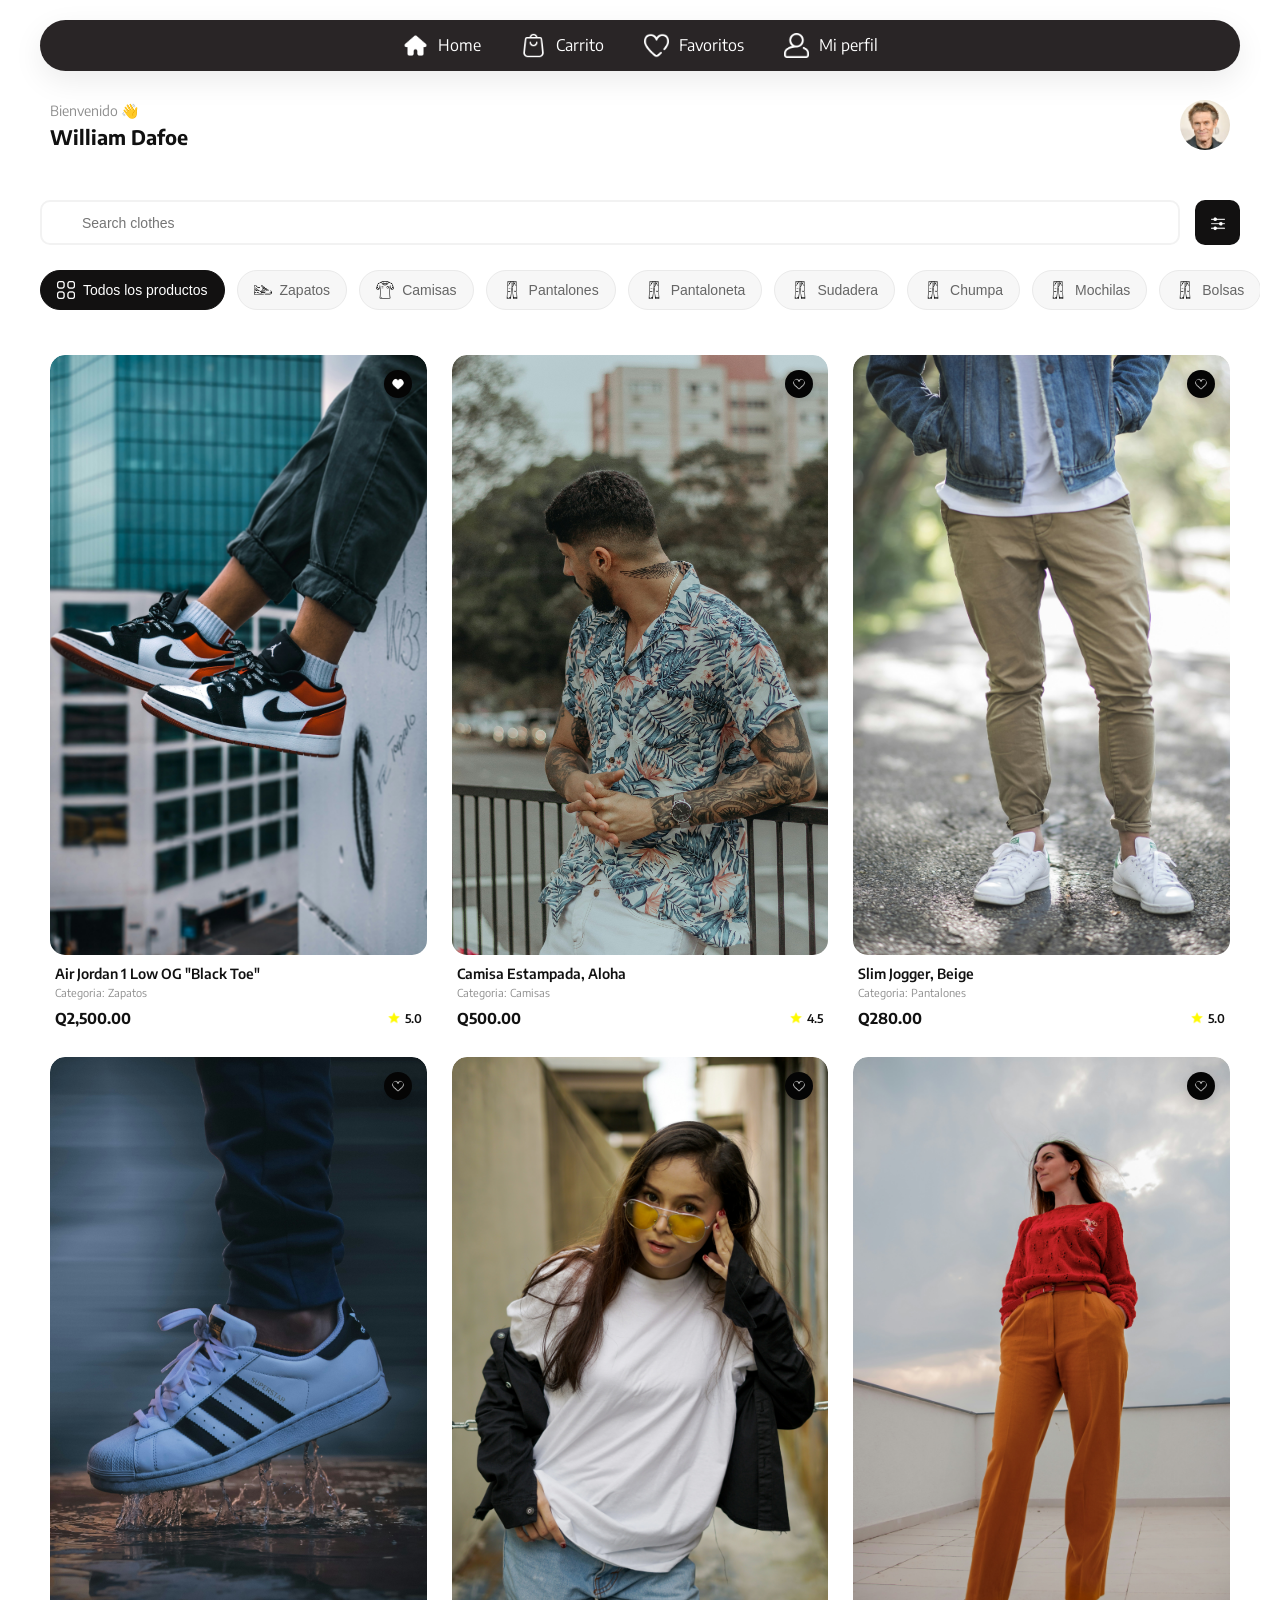
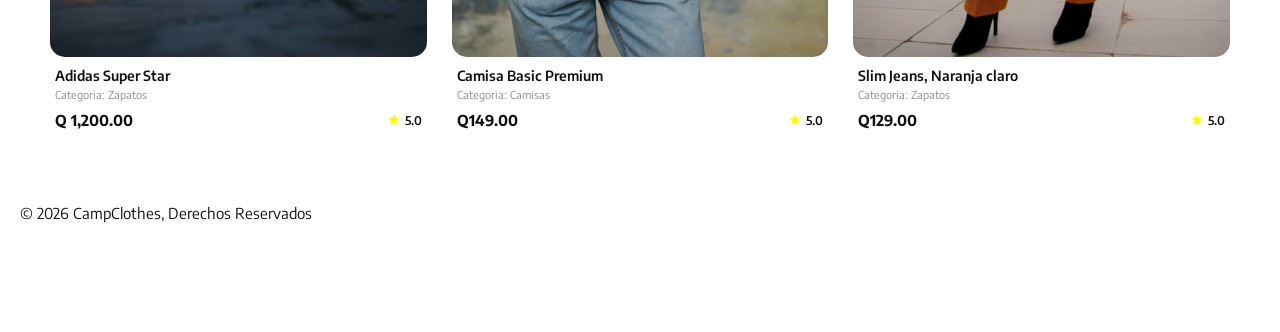
==== commit f5921e37: "🧱 Feat: se añadieron mas categorias" ====
--- a/index.html
+++ b/index.html
@@ -38,6 +38,12 @@
                 <li><button><img src="./storage/img/Categorias/zapatillas.png" alt="Zapatos" width="20px">Zapatos</button></li>
                 <li><button><img src="./storage/img/Categorias/futbol.png" alt="camisas" width="20px">Camisas</button></li>
                 <li><button><img src="./storage/img/Categorias/pantalones-rasgados.png" alt="pantalones" width="20px">Pantalones</button></li>
+                <li><button><img src="./storage/img/Categorias/pantalones-rasgados.png" alt="pantalones" width="20px">Pantaloneta</button></li>
+                <li><button><img src="./storage/img/Categorias/pantalones-rasgados.png" alt="pantalones" width="20px">Sudadera</button></li>
+                <li><button><img src="./storage/img/Categorias/pantalones-rasgados.png" alt="pantalones" width="20px">Chumpa</button></li>
+                <li><button><img src="./storage/img/Categorias/pantalones-rasgados.png" alt="pantalones" width="20px">Mochilas</button></li>
+                <li><button><img src="./storage/img/Categorias/pantalones-rasgados.png" alt="pantalones" width="20px">Bolsas</button></li>
+
             </ul>
         </section>
 
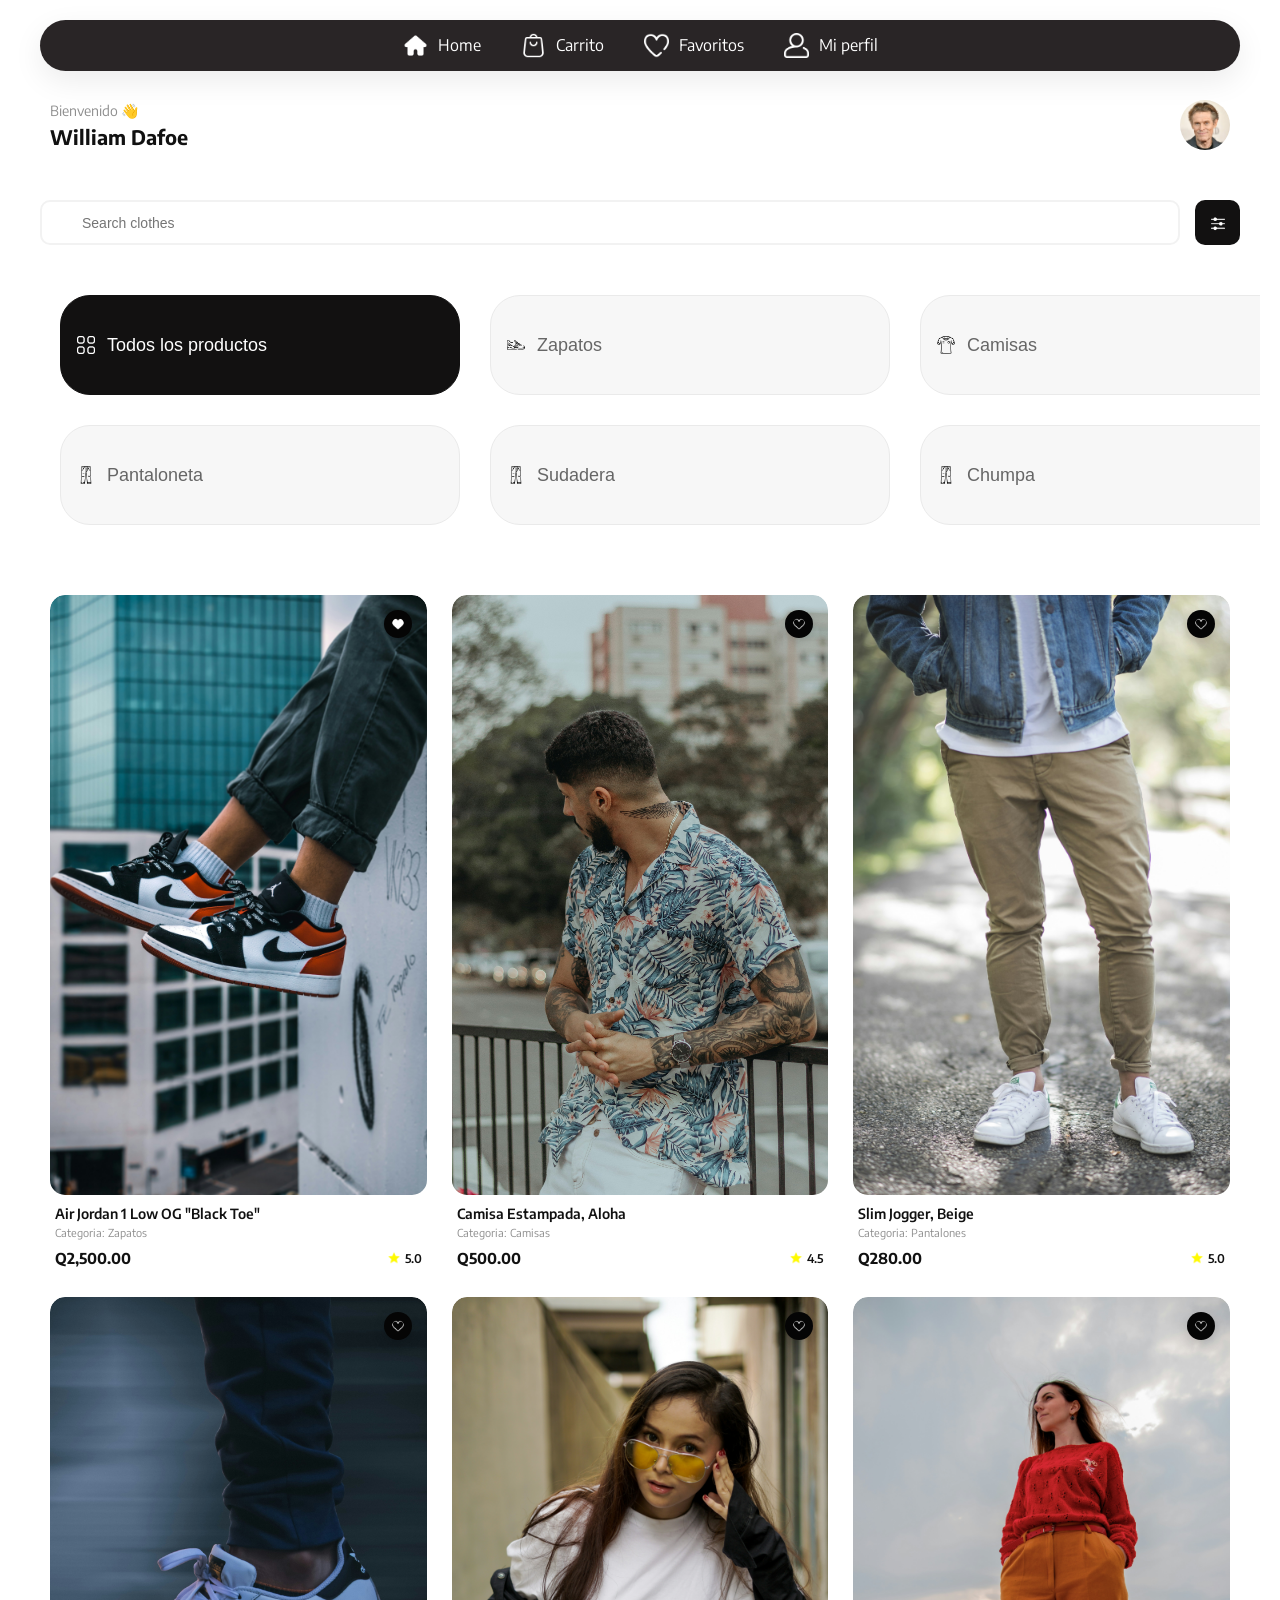
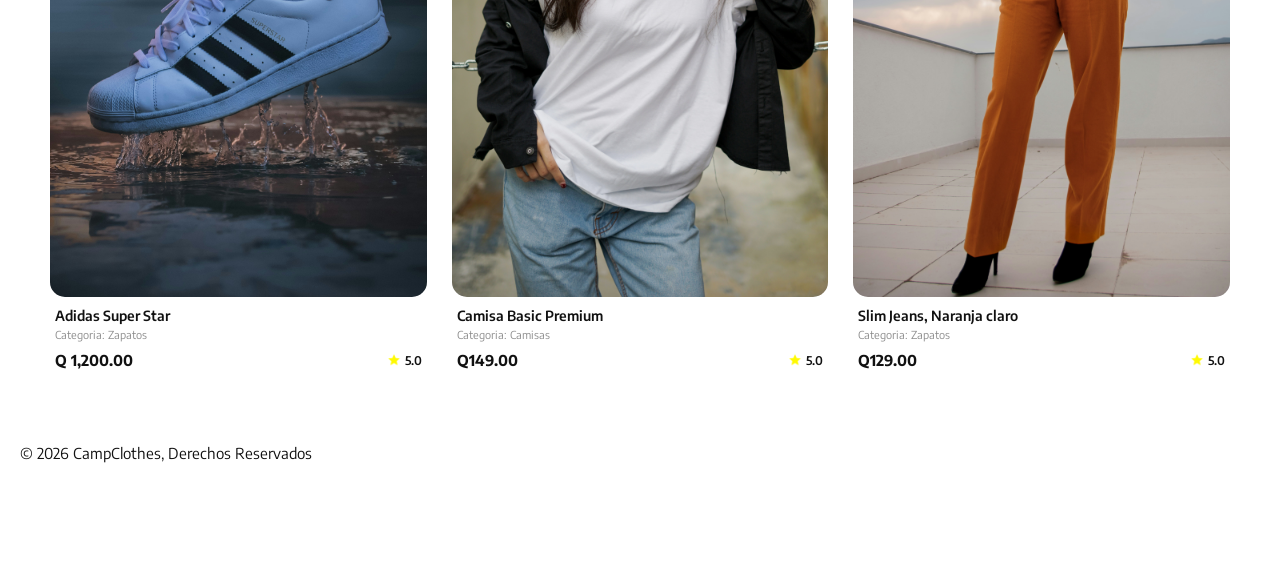
==== commit f384fac8: "🎨 Style: Se añadio el estilo para la version de escritorio" ====
--- a/index.html
+++ b/index.html
@@ -42,7 +42,6 @@
                 <li><button><img src="./storage/img/Categorias/pantalones-rasgados.png" alt="pantalones" width="20px">Sudadera</button></li>
                 <li><button><img src="./storage/img/Categorias/pantalones-rasgados.png" alt="pantalones" width="20px">Chumpa</button></li>
                 <li><button><img src="./storage/img/Categorias/pantalones-rasgados.png" alt="pantalones" width="20px">Mochilas</button></li>
-                <li><button><img src="./storage/img/Categorias/pantalones-rasgados.png" alt="pantalones" width="20px">Bolsas</button></li>
 
             </ul>
         </section>
--- a/css/style.css
+++ b/css/style.css
@@ -152,30 +152,38 @@
 }
 
 /* Carrusel horizontal de categorías de productos */
-.categorias {
+/*.categorias {
     width: 100%; /* Ajusta el elemento al ancho de la pantalla */
-    padding: 15px 20px; /* Añade márgenes internos para dar espacio a los botones */
-    box-sizing: border-box; /* Mantiene la consistencia de las dimensiones totales */
-    overflow-x: auto; /* Permite el deslizamiento horizontal si los botones desbordan la pantalla */
-    scrollbar-width: none; /* Oculta visualmente la barra de desplazamiento en Firefox */
-}
-
-/* Ocultar barra de desplazamiento en navegadores WebKit (Chrome, Safari, Edge) */
+   /* padding: 15px 20px; /* Añade márgenes internos para dar espacio a los botones */
+    /*box-sizing: border-box; /* Mantiene la consistencia de las dimensiones totales */
+    /*overflow-x: auto; /* Permite el deslizamiento horizontal si los botones desbordan la pantalla 
+    scrollbar-width: none; /* Oculta visualmente la barra de desplazamiento en Firefox */ 
+    
+/*}*/
+
+/* Ocultar barra de desplazamiento en navegadores WebKit (Chrome, Safari, Edge) 
 .categorias::-webkit-scrollbar{
-    display: none; /* Oculta por completo la barra de scroll inferior en estos navegadores */
-}
+    display: none; /* Oculta por completo la barra de scroll inferior en estos navegadores 
+} */
 
 /* Contenedor de elementos de categoría */
 .categorias ul{
-    display: flex; /* Alinea los elementos `li` uno al lado del otro de forma horizontal */
-    flex-direction: row; /* Establece explícitamente la dirección en fila */
+    margin: 0;
+    display:grid; /* Alinea los elementos `li` uno al lado del otro de forma horizontal */
+    flex-direction: column;
+    /* flex-direction: row;  Establece explícitamente la dirección en fila */
+    grid-template-columns: repeat(2,1fr); 
     list-style: none; /* Remueve los puntos por defecto de la lista */
-    padding: 0; /* Quita el relleno izquierdo por defecto de las listas */
-    margin: 0; /* Quita los márgenes por defecto */
-    gap: 12px; /* Separa cada botón de categoría por 12 píxeles */
-}
-
-/* Bloqueo de encogimiento de items del carrusel */
+    justify-content: space-between;
+    /*padding: 0; /* Quita el relleno izquierdo por defecto de las listas */
+    /*margin: 0; /* Quita los márgenes por defecto */
+    /*gap: 12px; /* Separa cada botón de categoría por 12 píxeles */
+    gap: 19px;
+    padding: 19px;
+
+}
+
+ /*Bloqueo de encogimiento de items del carrusel */
 .categorias ul li {
     flex-shrink: 0; /* Impide que los elementos de la lista se compriman o deformen */
 }
@@ -194,6 +202,8 @@
     font-weight: 500; /* Aplica un grosor de letra medio */
     cursor: pointer; /* Transforma el puntero en mano para indicar interactividad */
     transition: all 0.2s ease; /* Aplica una animación suave de 0.2 segundos al cambiar de estado */
+    width: 160px;
+    height: 100px;
 }
 
 /* Transición hover sobre botones de categoría */
@@ -398,7 +408,28 @@
         align-items: center; /* Centra el contenido verticalmente */
         gap: 10px ; /* Espaciado interno */
     }
-
+/*----------- Categorias---------*/
+    .categorias {
+        overflow-x: auto; 
+        scrollbar-width: none;  
+        justify-content: center;
+        align-items: center;
+    }
+
+    .categorias button {
+        gap: 12px; /* Agrega un espacio de 8 píxeles entre el icono y la palabra */
+        width: 400px;
+        height: 100px;
+        font-size: 18px;
+    }
+
+    .categorias ul{
+        grid-template-columns: repeat(4, 1fr); 
+        justify-content: space-between;
+        gap: 30px;
+        padding: 40px;
+    
+    }
     /* Ajuste de márgenes del cuerpo principal en escritorio */
     main {
         margin-left: 0; /* Remueve márgenes laterales izquierdos */
@@ -454,4 +485,6 @@
     .productos .visual > img:first-child {
         height: 600px; /* Amplía  el tamaño vertical de las fotos de ropa a 600 píxeles */
     }
+
+
 }
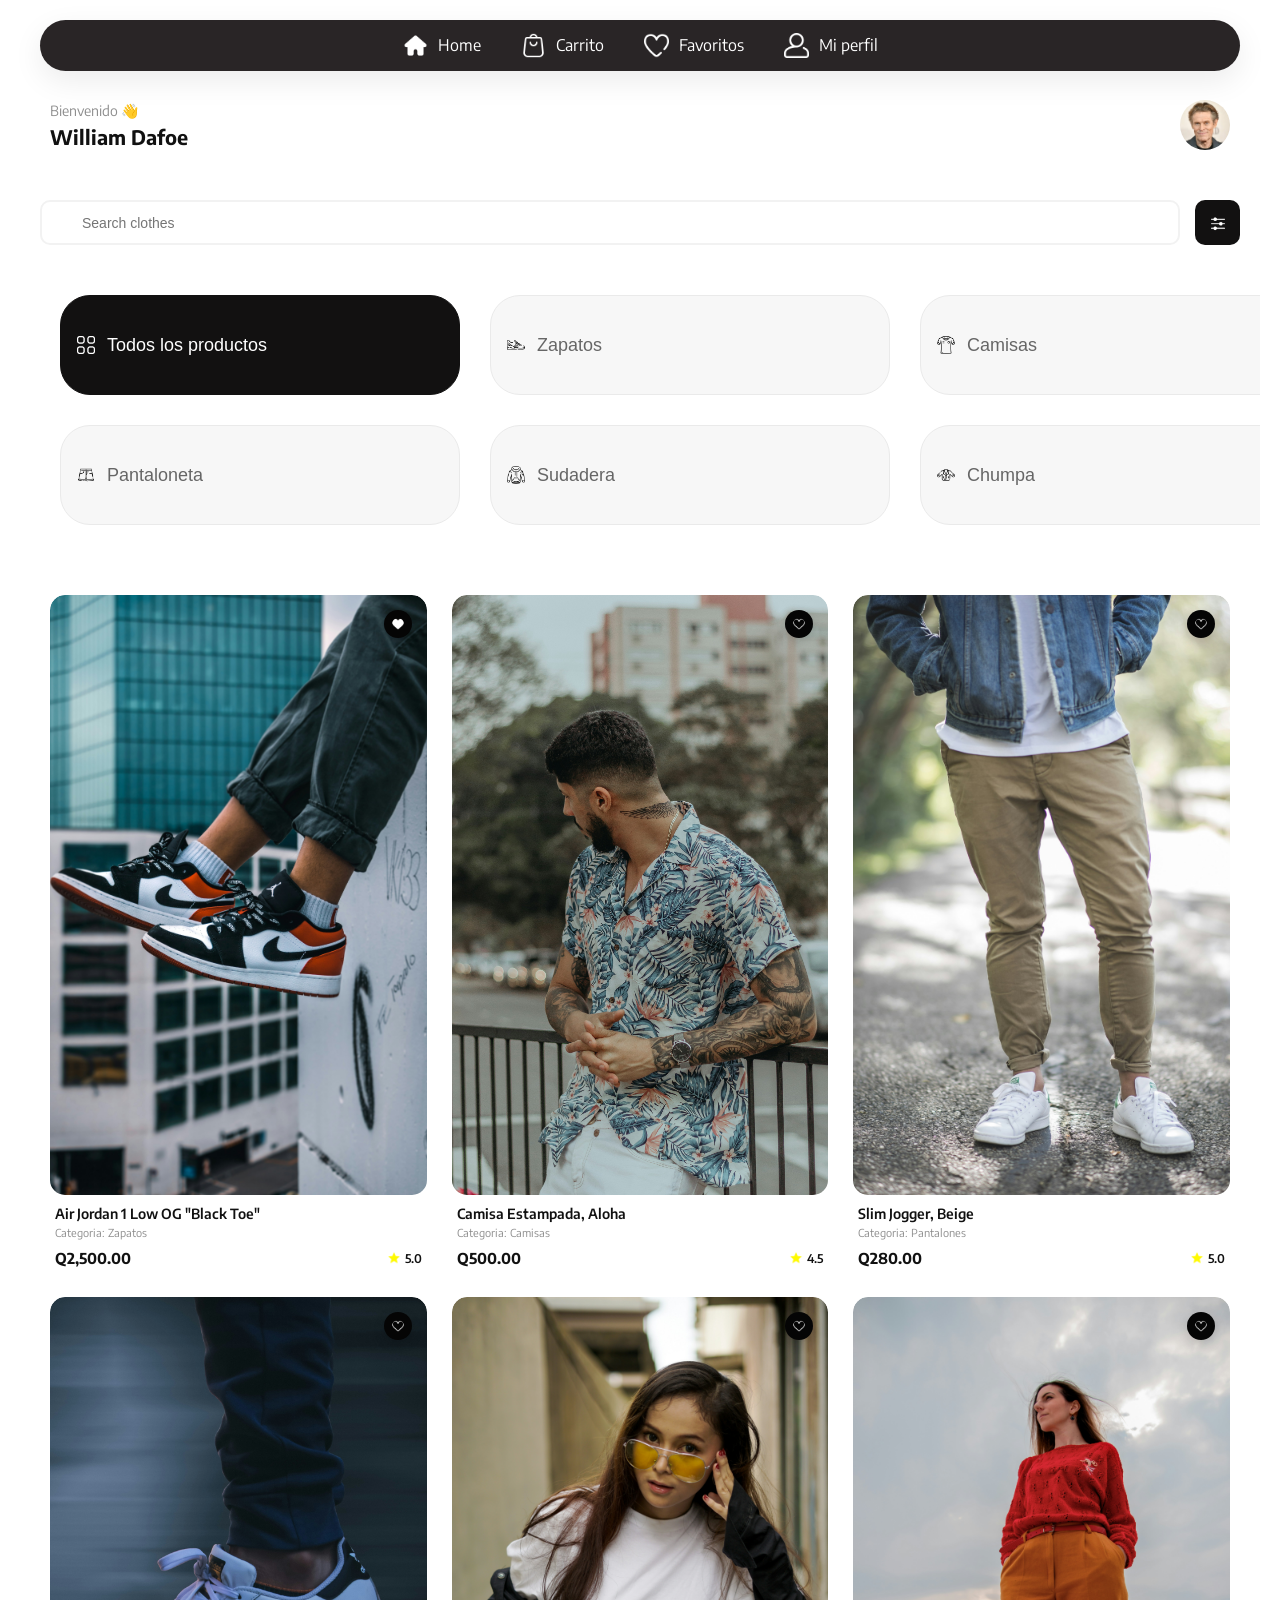
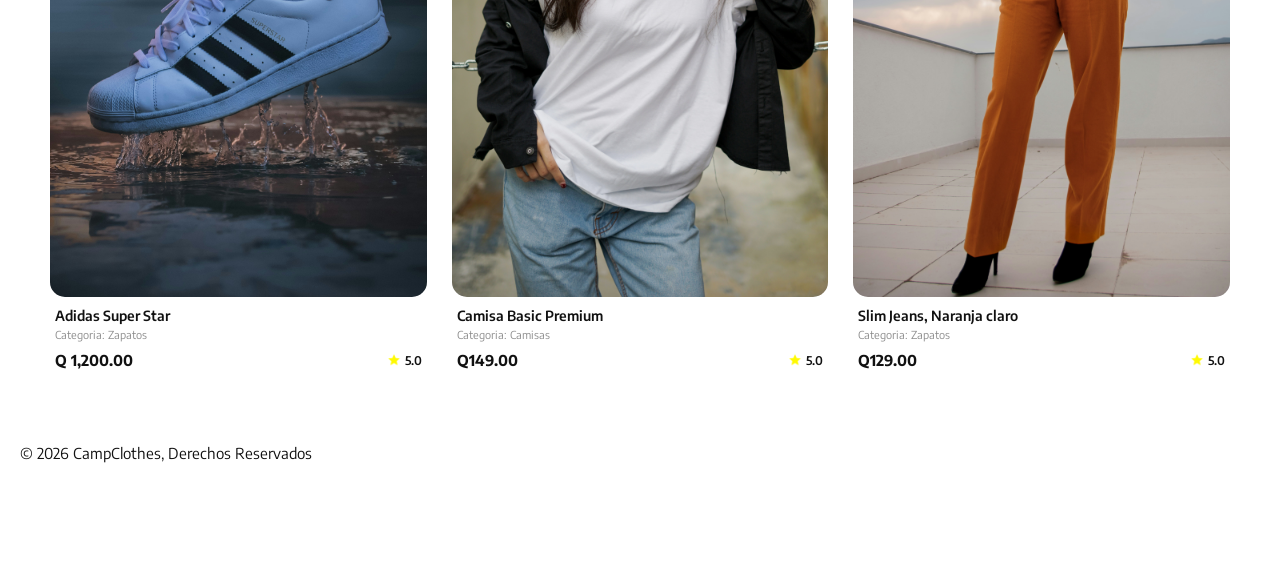
==== commit f2f38e36: "🎨 Style: Se añadieron las imagenes de los iconos" ====
--- a/index.html
+++ b/index.html
@@ -38,10 +38,10 @@
                 <li><button><img src="./storage/img/Categorias/zapatillas.png" alt="Zapatos" width="20px">Zapatos</button></li>
                 <li><button><img src="./storage/img/Categorias/futbol.png" alt="camisas" width="20px">Camisas</button></li>
                 <li><button><img src="./storage/img/Categorias/pantalones-rasgados.png" alt="pantalones" width="20px">Pantalones</button></li>
-                <li><button><img src="./storage/img/Categorias/pantalones-rasgados.png" alt="pantalones" width="20px">Pantaloneta</button></li>
-                <li><button><img src="./storage/img/Categorias/pantalones-rasgados.png" alt="pantalones" width="20px">Sudadera</button></li>
-                <li><button><img src="./storage/img/Categorias/pantalones-rasgados.png" alt="pantalones" width="20px">Chumpa</button></li>
-                <li><button><img src="./storage/img/Categorias/pantalones-rasgados.png" alt="pantalones" width="20px">Mochilas</button></li>
+                <li><button><img src="./storage/img/Categorias/corto.png" alt="pantalones" width="20px">Pantaloneta</button></li>
+                <li><button><img src="./storage/img/Categorias/sudadera-con-capucha.png" alt="pantalones" width="20px">Sudadera</button></li>
+                <li><button><img src="./storage/img/Categorias/chaqueta-de-cuero.png" alt="pantalones" width="20px">Chumpa</button></li>
+                <li><button><img src="./storage/img/Categorias/mochila.png" alt="pantalones" width="20px">Mochilas</button></li>
 
             </ul>
         </section>
--- a/css/style.css
+++ b/css/style.css
@@ -179,7 +179,8 @@
     /*margin: 0; /* Quita los márgenes por defecto */
     /*gap: 12px; /* Separa cada botón de categoría por 12 píxeles */
     gap: 19px;
-    padding: 19px;
+    padding: 20px;
+    box-sizing: border-box;
 
 }
 
@@ -417,6 +418,7 @@
     }
 
     .categorias button {
+
         gap: 12px; /* Agrega un espacio de 8 píxeles entre el icono y la palabra */
         width: 400px;
         height: 100px;
